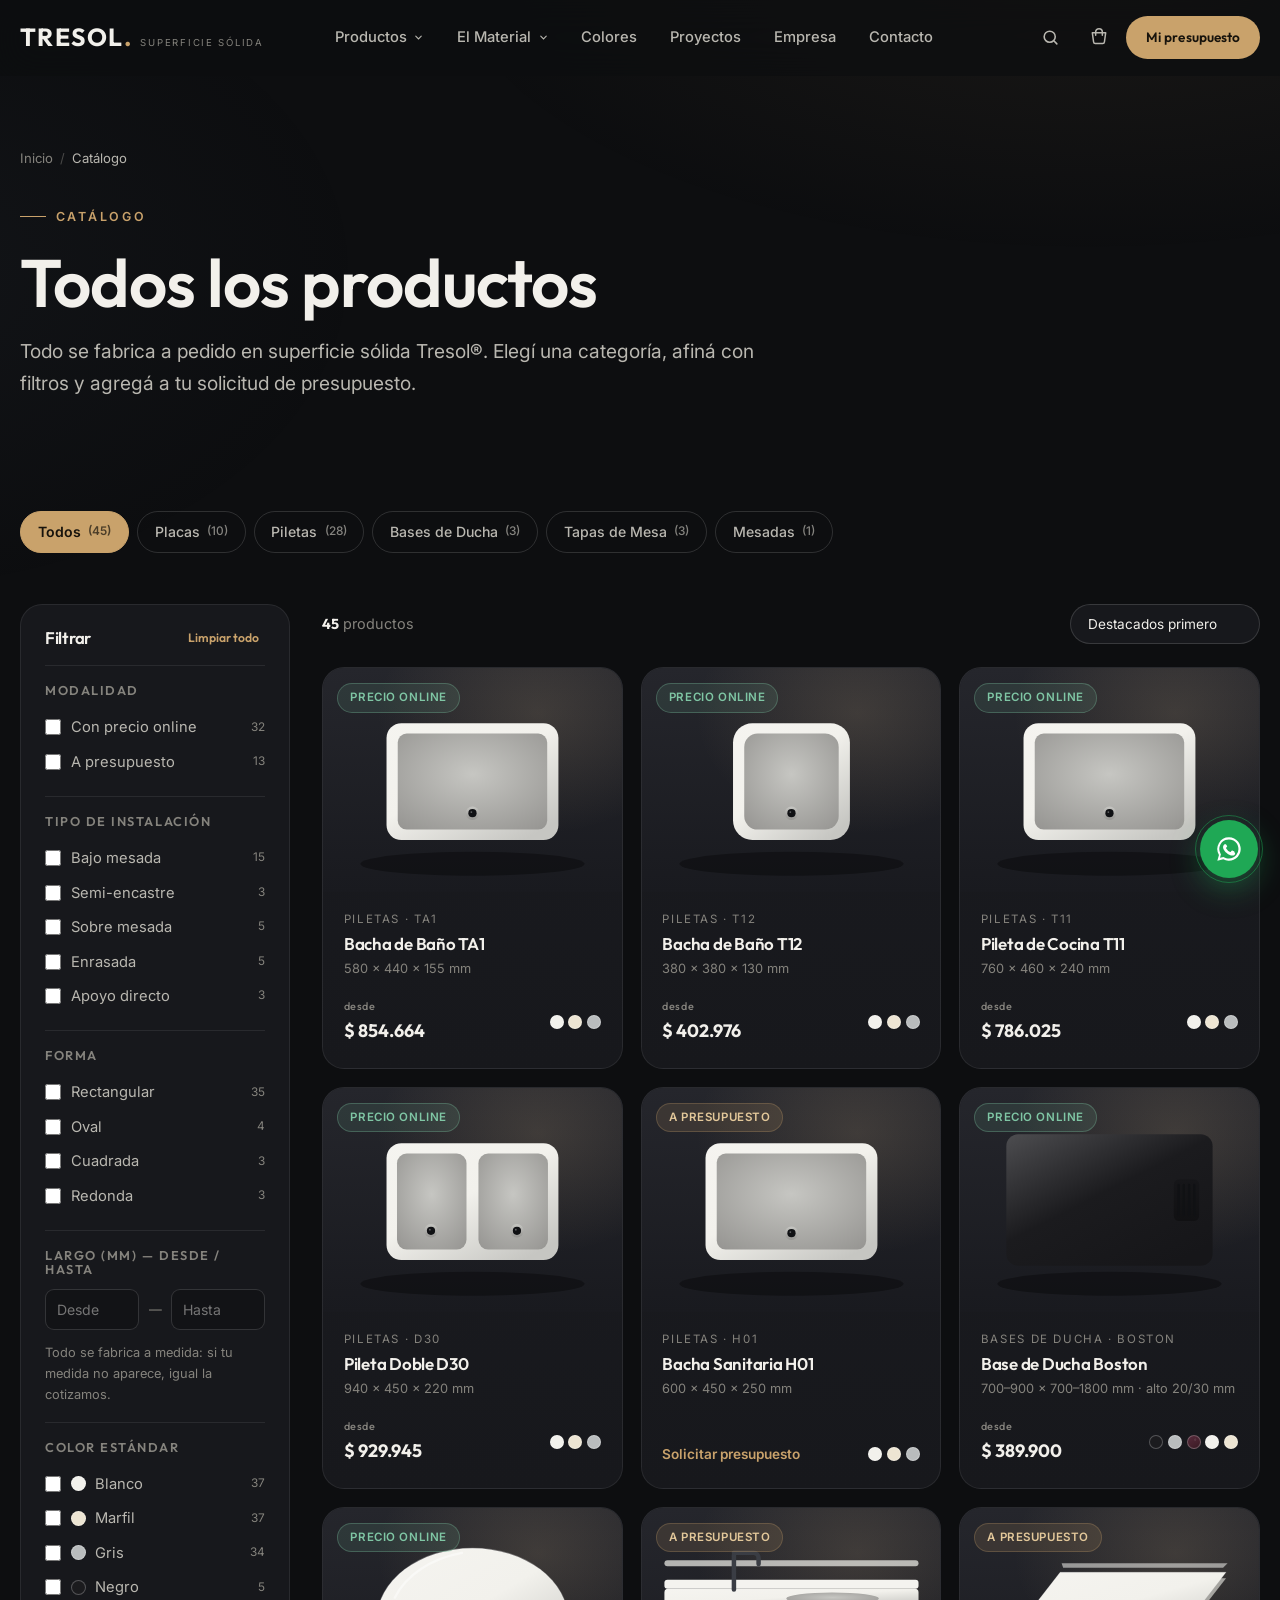
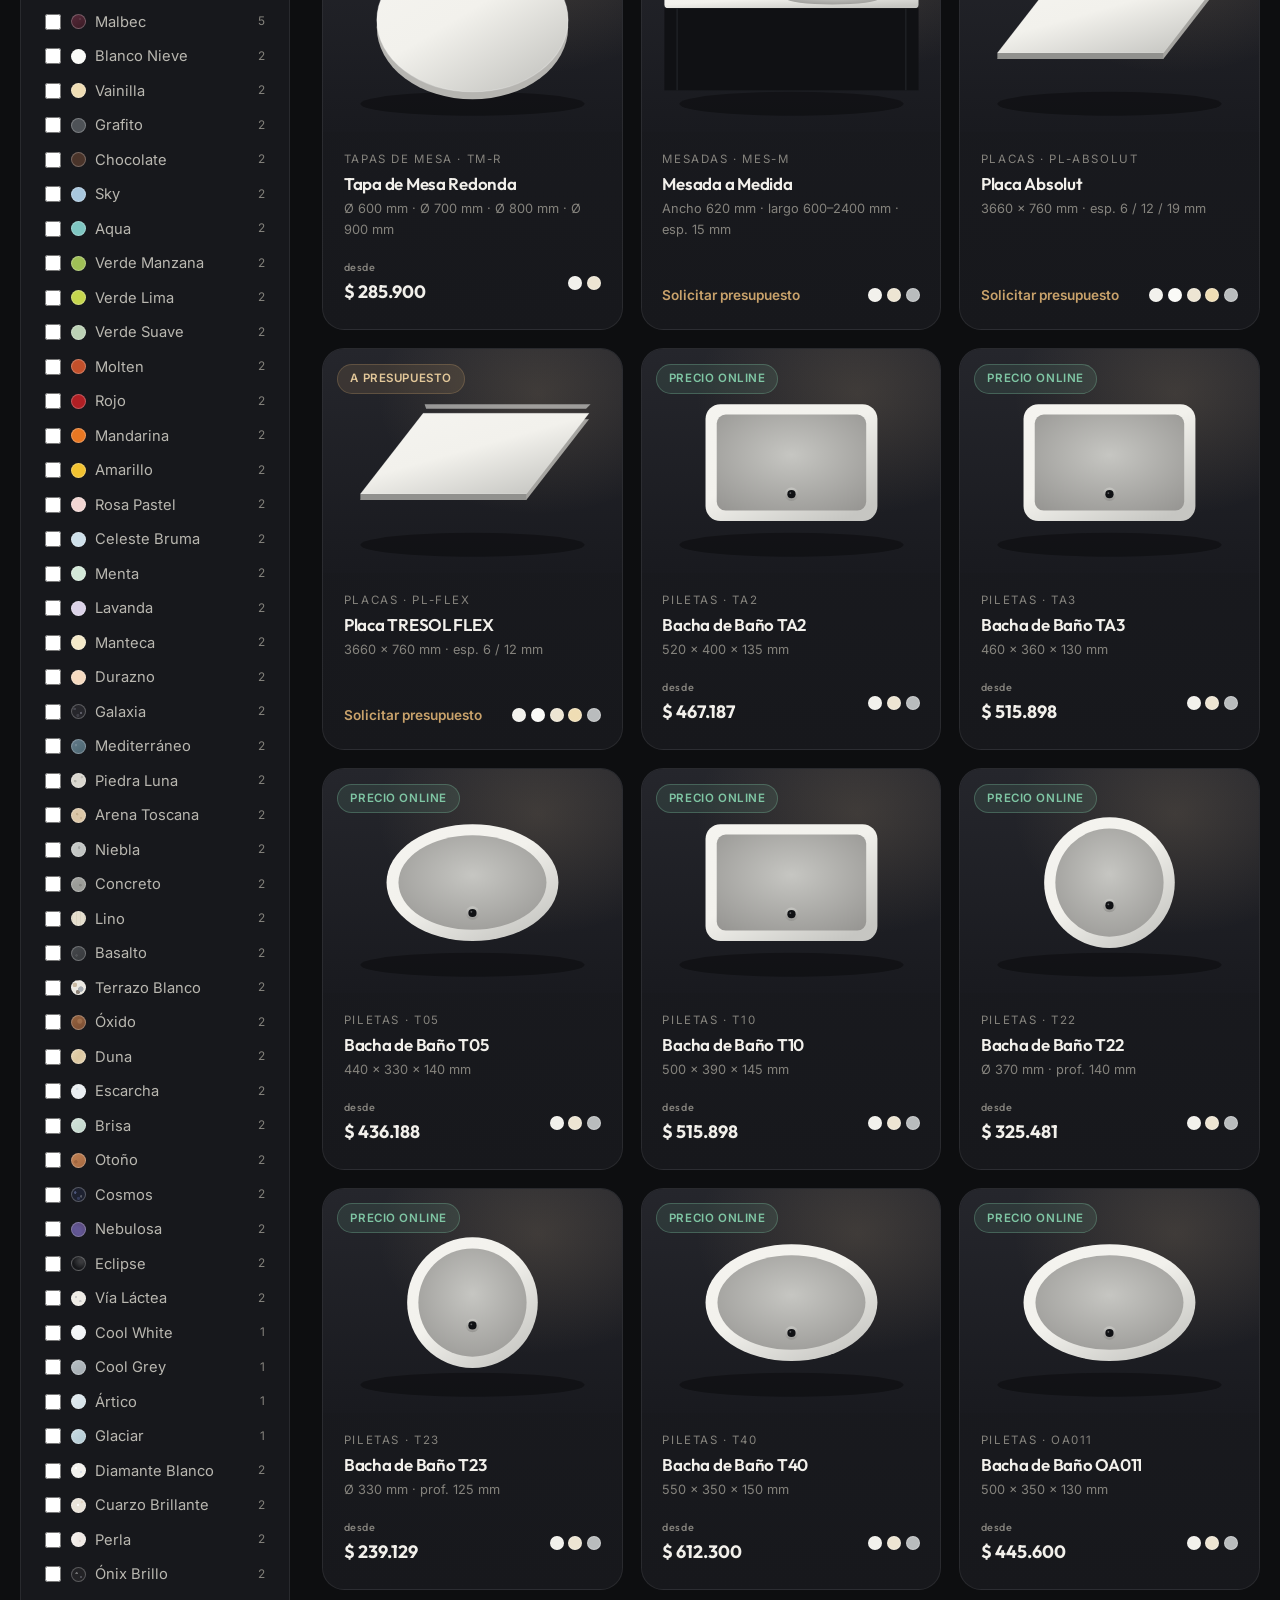
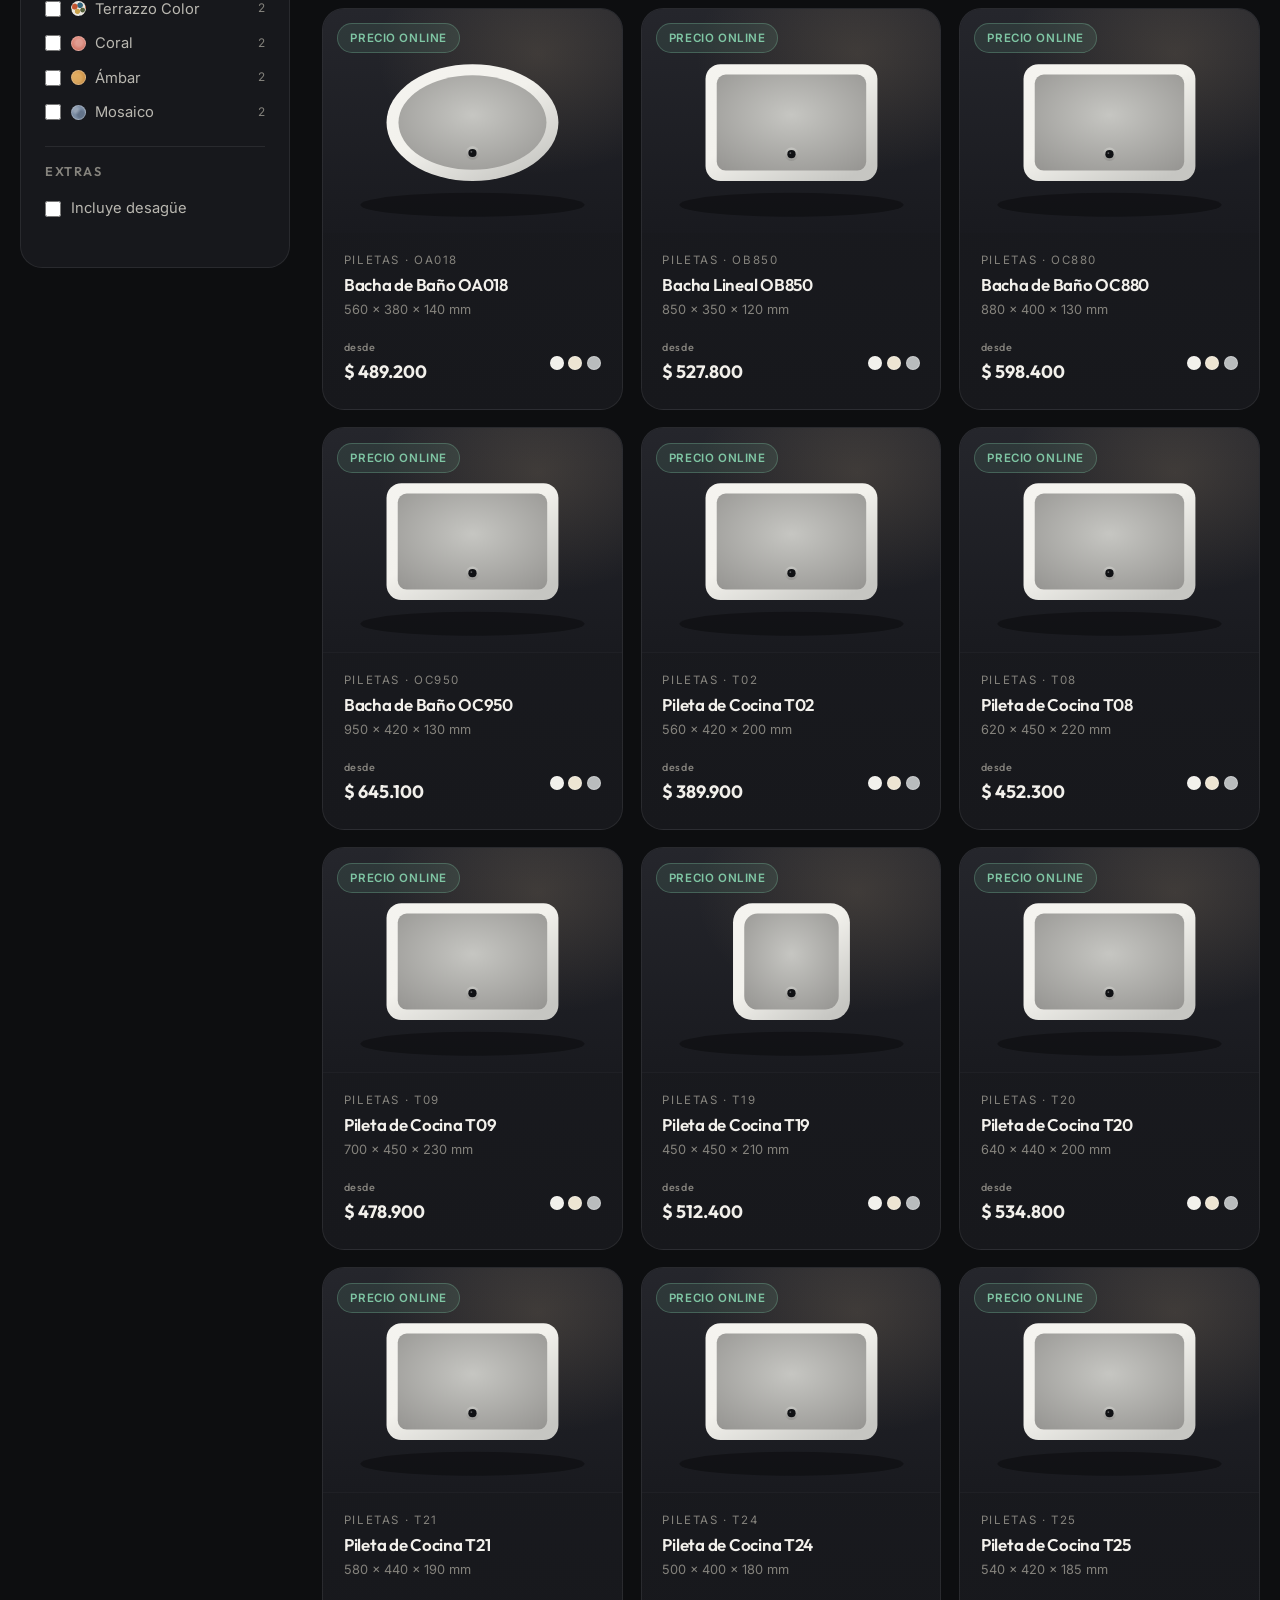
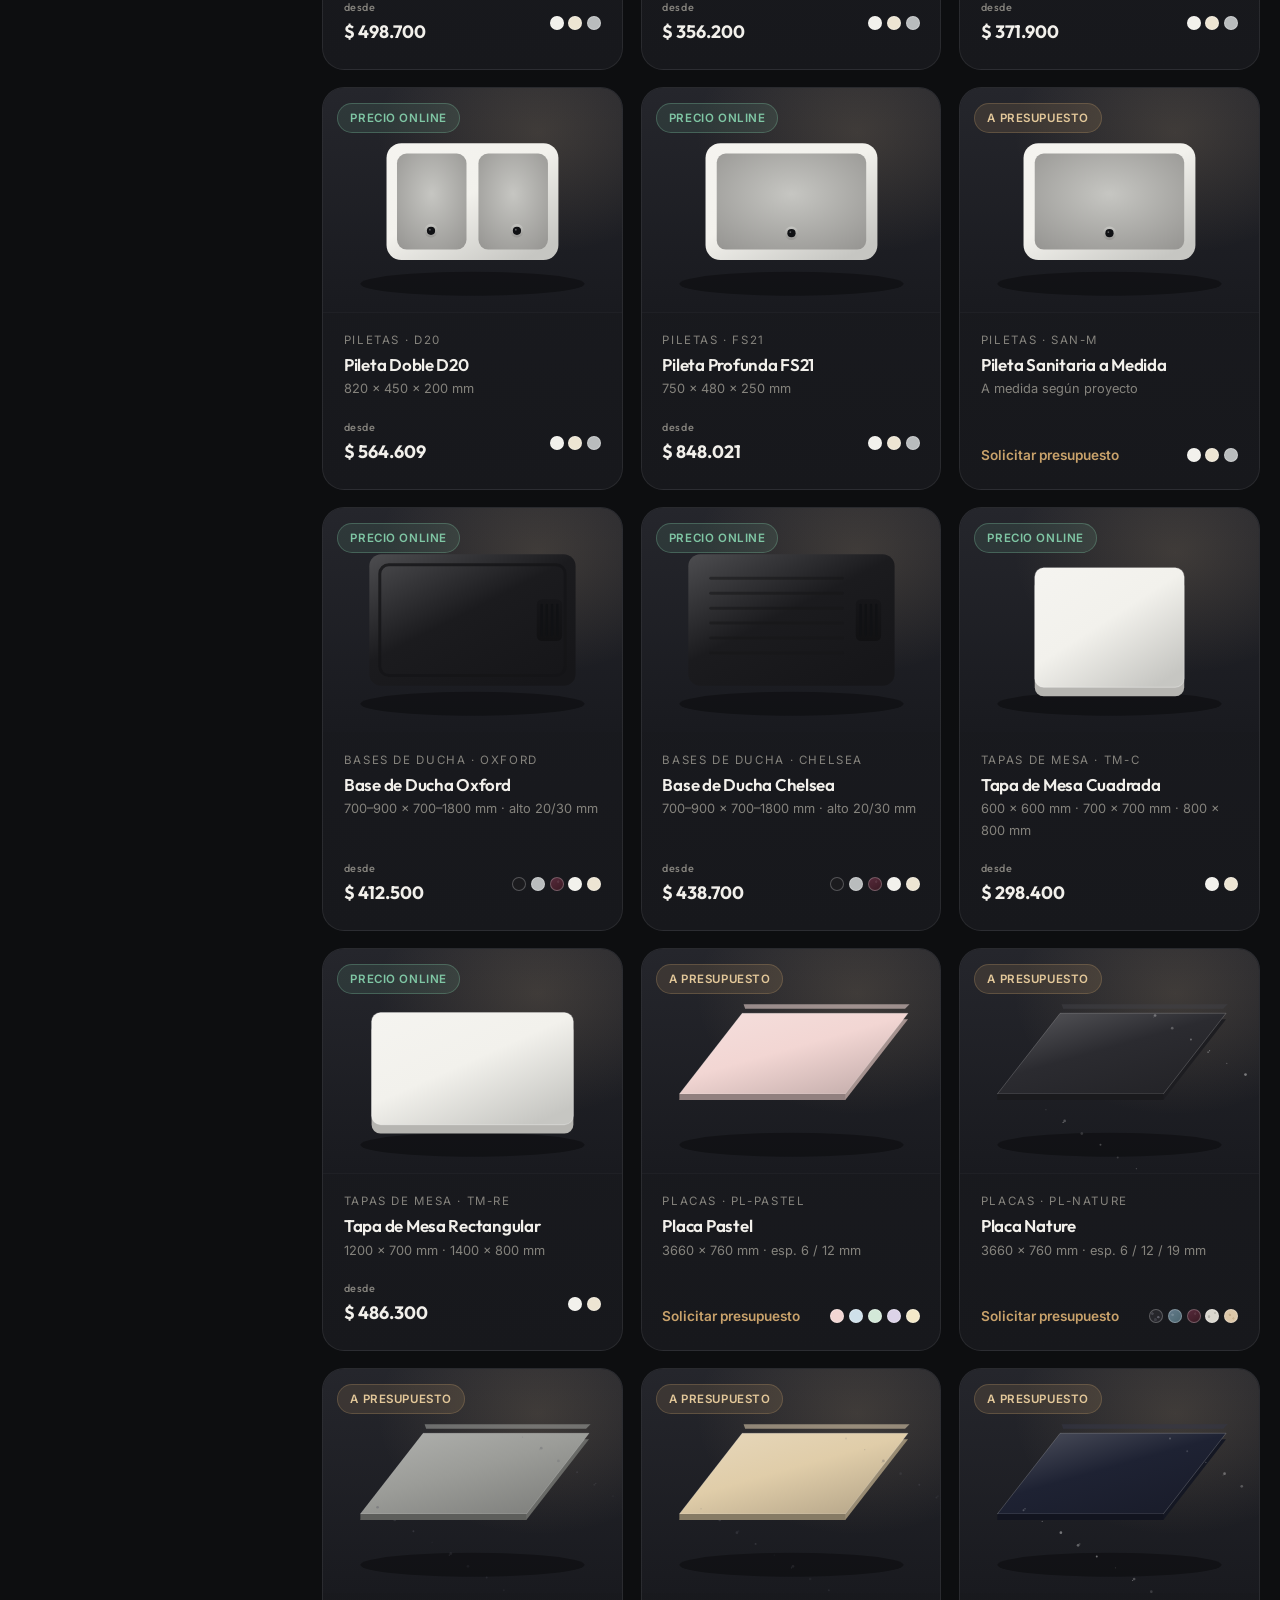
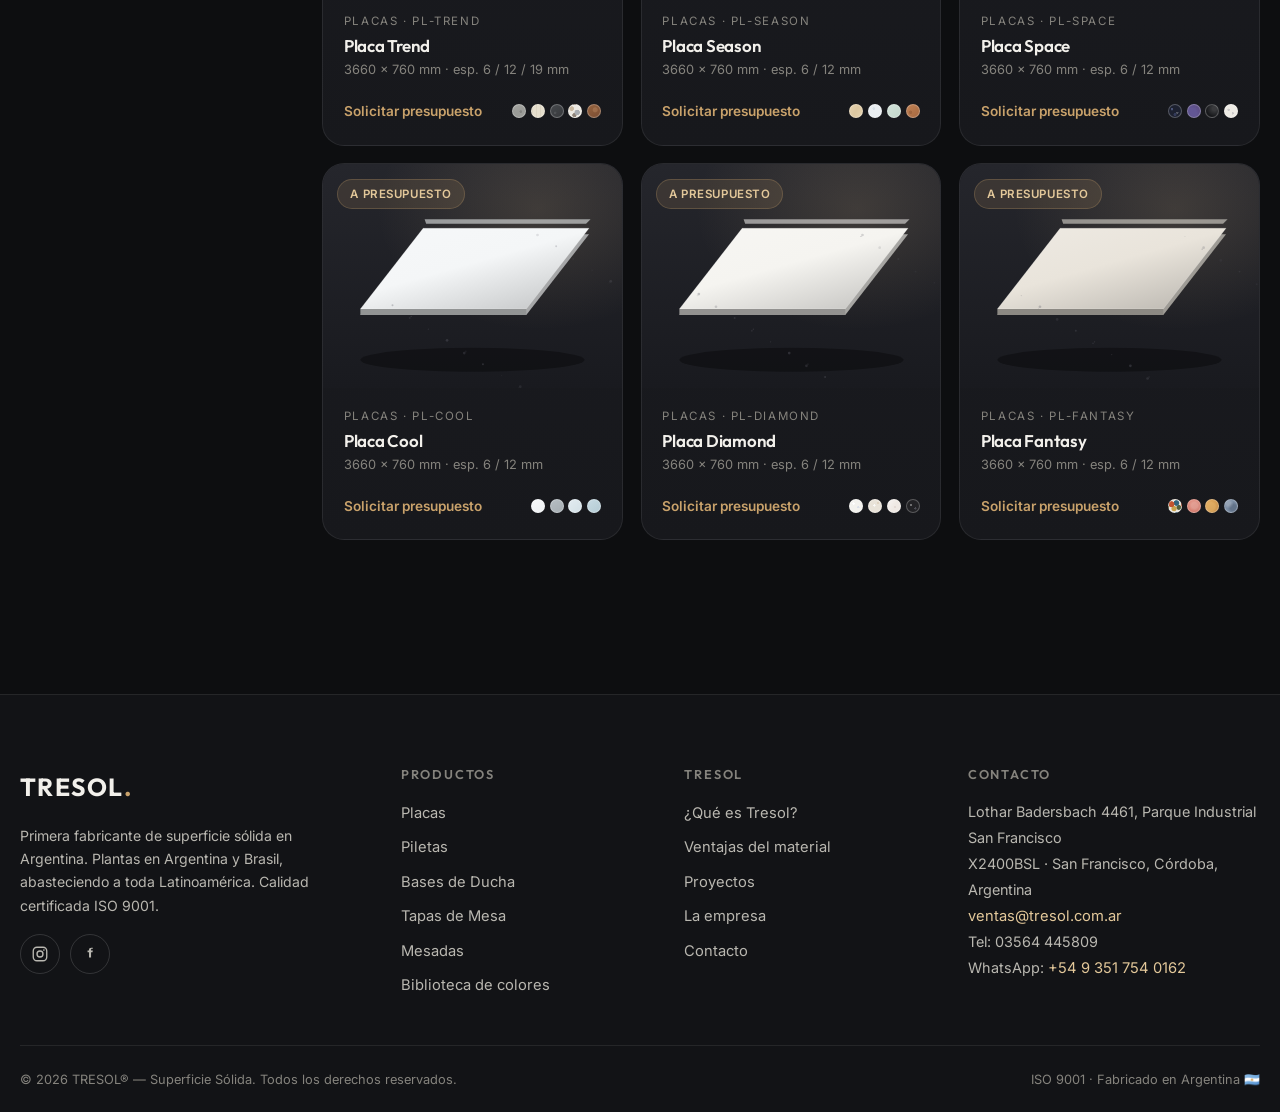
==== catalogo.html @ 16c2ea82 "Sitio Tresol: primer commit para deploy en Vercel Co-Authored-By: Claude Sonnet 5 <noreply@anthropic" ====
<!DOCTYPE html>
<html lang="es-AR">
<head>
  <meta charset="UTF-8">
  <meta name="viewport" content="width=device-width, initial-scale=1.0">
  <title>Catálogo de Productos — TRESOL® Superficie Sólida</title>
  <meta name="description" content="Catálogo completo Tresol: placas, piletas (bachas) de baño, cocina y sanitarias, bases de ducha, tapas de mesa y mesadas a medida. Filtrá por tipo, instalación, medida y color.">
  <link rel="canonical" href="https://www.tresol.com.ar/catalogo">
  <link rel="preconnect" href="https://fonts.googleapis.com">
  <link rel="preconnect" href="https://fonts.gstatic.com" crossorigin>
  <link href="https://fonts.googleapis.com/css2?family=Inter:wght@400;500;600;700&family=Outfit:wght@400;500;600;700&display=swap" rel="stylesheet">
  <link rel="stylesheet" href="assets/css/styles.css">
  <link rel="icon" href="data:image/svg+xml,%3Csvg xmlns='http://www.w3.org/2000/svg' viewBox='0 0 32 32'%3E%3Crect width='32' height='32' rx='7' fill='%230D0E10'/%3E%3Ctext x='16' y='22' text-anchor='middle' font-family='Arial' font-weight='700' font-size='17' fill='%23C9A26B'%3ET%3C/text%3E%3C/svg%3E">
</head>
<body>
  <div id="chrome-header"></div>

  <main id="main">
    <section class="page-hero">
      <div class="container">
        <nav class="breadcrumb" aria-label="Migas de pan">
          <a href="index.html">Inicio</a><span class="sep">/</span><span aria-current="page">Catálogo</span>
        </nav>
        <span class="eyebrow">Catálogo</span>
        <h1 id="catTitle">Todos los productos</h1>
        <p class="lead" id="catDesc">Todo se fabrica a pedido en superficie sólida Tresol®. Elegí una categoría, afiná con filtros y agregá a tu solicitud de presupuesto.</p>
      </div>
    </section>

    <section class="section--tight">
      <div class="container">
        <!-- Chips de categoría -->
        <div class="subcat-tabs" id="catChips" role="tablist" aria-label="Categorías"></div>
        <!-- Tabs de subcategoría -->
        <div class="subcat-tabs" id="subTabs" role="tablist" aria-label="Subcategorías"></div>

        <div class="catalog-layout">
          <!-- Filtros -->
          <aside class="filters" id="filtersPanel" aria-label="Filtros de productos">
            <h2>Filtrar <button type="button" id="clearFilters">Limpiar todo</button></h2>
            <div id="filtersBody"></div>
          </aside>

          <!-- Resultados -->
          <div>
            <div class="catalog-toolbar">
              <p class="catalog-count" id="catCount" role="status"></p>
              <div style="display:flex; gap:.7rem; align-items:center;">
                <button class="btn btn--dark btn--sm filters-toggle" id="filtersToggle" aria-expanded="false">
                  <svg width="15" height="15" viewBox="0 0 24 24" fill="none" stroke="currentColor" stroke-width="2" stroke-linecap="round"><path d="M4 6h16M7 12h10m-7 6h4"/></svg>
                  Filtros
                </button>
                <label class="visually-hidden" for="sortSelect">Ordenar por</label>
                <select id="sortSelect" style="background:var(--bg-3); border:1px solid var(--line-strong); border-radius:999px; padding:.5rem 1.1rem; font-size:.85rem; color:var(--text);">
                  <option value="relevancia">Destacados primero</option>
                  <option value="precio-asc">Menor precio</option>
                  <option value="precio-desc">Mayor precio</option>
                  <option value="nombre">Nombre A–Z</option>
                </select>
              </div>
            </div>
            <div class="prod-grid" id="prodGrid"></div>
            <div class="empty-state" id="emptyState" hidden>
              <h3>No encontramos productos con esos filtros</h3>
              <p>Probá quitando algún filtro — o contanos qué buscás y lo fabricamos a medida.</p>
              <a class="btn btn--wa" href="https://wa.me/5493517540162?text=Hola%20Tresol!%20Busco%20un%20producto%20a%20medida." target="_blank" rel="noopener">Consultar por WhatsApp</a>
            </div>
          </div>
        </div>
      </div>
    </section>
  </main>

  <div id="chrome-footer"></div>

  <script src="assets/js/data.js"></script>
  <script src="assets/js/main.js"></script>
  <script src="assets/js/catalogo.js"></script>
</body>
</html>
---- assets/css/styles.css ----
/* ============================================================
   TRESOL — Sistema de diseño
   Dark premium · acento bronce · Outfit + Inter
   ============================================================ */

:root {
  /* Paleta */
  --bg: #0D0E10;
  --bg-2: #121316;
  --bg-3: #17181C;
  --panel: #1A1B20;
  --panel-2: #1F2127;
  --line: rgba(255, 255, 255, .08);
  --line-strong: rgba(255, 255, 255, .14);
  --text: #F2F0EB;
  --text-2: #B9B7B0;
  --text-3: #85837D;
  --accent: #C9A26B;
  --accent-2: #E3C89A;
  --accent-dim: rgba(201, 162, 107, .14);
  --ok: #7FC6A4;
  --danger: #E0685E;
  --shadow-lg: 0 24px 60px rgba(0, 0, 0, .5);
  --shadow-md: 0 12px 32px rgba(0, 0, 0, .38);

  /* Tipografía */
  --font-display: 'Outfit', 'Segoe UI', system-ui, sans-serif;
  --font-body: 'Inter', 'Segoe UI', system-ui, sans-serif;

  /* Métricas */
  --radius: 14px;
  --radius-sm: 9px;
  --radius-lg: 22px;
  --container: 1240px;
  --header-h: 76px;
  --ease: cubic-bezier(.22, .8, .3, 1);
}

/* ---------- Reset ---------- */
*, *::before, *::after { box-sizing: border-box; }
* { margin: 0; }
html { scroll-behavior: smooth; }
body {
  background: var(--bg);
  color: var(--text);
  font-family: var(--font-body);
  font-size: 16px;
  line-height: 1.65;
  -webkit-font-smoothing: antialiased;
  overflow-x: hidden;
}
img, svg, video { display: block; max-width: 100%; }
a { color: inherit; text-decoration: none; }
button { font: inherit; color: inherit; background: none; border: none; cursor: pointer; }
input, select, textarea { font: inherit; color: inherit; }
ul, ol { padding: 0; list-style: none; }

::selection { background: var(--accent); color: #14110B; }

/* Fondo con textura sutil */
body::before {
  content: '';
  position: fixed; inset: 0; z-index: -1; pointer-events: none;
  background:
    radial-gradient(1100px 500px at 85% -5%, rgba(201, 162, 107, .07), transparent 60%),
    radial-gradient(900px 600px at -10% 30%, rgba(120, 140, 170, .05), transparent 55%);
}

/* ---------- Accesibilidad ---------- */
.skip-link {
  position: absolute; left: -9999px; top: 0; z-index: 300;
  background: var(--accent); color: #14110B; padding: .7rem 1.2rem;
  border-radius: 0 0 var(--radius-sm) 0; font-weight: 600;
}
.skip-link:focus { left: 0; }
:focus-visible { outline: 2px solid var(--accent); outline-offset: 3px; border-radius: 4px; }

@media (prefers-reduced-motion: reduce) {
  *, *::before, *::after { animation-duration: .01ms !important; transition-duration: .01ms !important; }
  html { scroll-behavior: auto; }
}

/* ---------- Tipografía ---------- */
h1, h2, h3, h4 { font-family: var(--font-display); font-weight: 600; line-height: 1.12; letter-spacing: -.015em; }
h1 { font-size: clamp(2.4rem, 5.5vw, 4.2rem); }
h2 { font-size: clamp(1.7rem, 3.4vw, 2.6rem); }
h3 { font-size: clamp(1.2rem, 2vw, 1.5rem); }
p { color: var(--text-2); }

.eyebrow {
  display: inline-flex; align-items: center; gap: .6rem;
  font-size: .78rem; font-weight: 600; letter-spacing: .22em; text-transform: uppercase;
  color: var(--accent); margin-bottom: 1.1rem;
}
.eyebrow::before { content: ''; width: 26px; height: 1px; background: var(--accent); }

.lead { font-size: clamp(1.02rem, 1.5vw, 1.2rem); color: var(--text-2); max-width: 62ch; }

/* ---------- Layout ---------- */
.container { width: min(var(--container), 100% - 2.5rem); margin-inline: auto; }
.section { padding: clamp(4rem, 8vw, 7rem) 0; }
.section--tight { padding: clamp(2.5rem, 5vw, 4rem) 0; }
.section-head { max-width: 720px; margin-bottom: clamp(2rem, 4vw, 3.2rem); }
.section-head--center { margin-inline: auto; text-align: center; }
.section-head--center .eyebrow { justify-content: center; }
.section-head--center .eyebrow::before { display: none; }
.section-head--split {
  max-width: none; display: flex; align-items: flex-end; justify-content: space-between;
  gap: 2rem; flex-wrap: wrap;
}

/* ---------- Header ---------- */
.site-header {
  position: fixed; top: 0; left: 0; right: 0; z-index: 120;
  height: var(--header-h);
  background: rgba(13, 14, 16, .72);
  backdrop-filter: blur(18px); -webkit-backdrop-filter: blur(18px);
  border-bottom: 1px solid transparent;
  transition: border-color .3s, background .3s;
}
.site-header.is-scrolled { border-bottom-color: var(--line); background: rgba(13, 14, 16, .88); }
.header-inner {
  height: 100%; display: flex; align-items: center; gap: 2rem;
  width: min(var(--container), 100% - 2.5rem); margin-inline: auto;
}

.brand { display: flex; align-items: baseline; gap: .5rem; flex-shrink: 0; }
.brand-logo {
  font-family: var(--font-display); font-weight: 700; font-size: 1.55rem;
  letter-spacing: .06em; color: var(--text);
}
.brand-logo span { color: var(--accent); }
.brand-tag {
  font-size: .6rem; letter-spacing: .18em; text-transform: uppercase; color: var(--text-3);
  display: none;
}
@media (min-width: 900px) { .brand-tag { display: inline; } }

.main-nav { display: none; align-items: center; gap: .35rem; margin-inline: auto; }
@media (min-width: 1024px) { .main-nav { display: flex; } }
.nav-link {
  display: inline-flex; align-items: center; gap: .4rem;
  padding: .55rem .85rem; border-radius: 999px;
  font-size: .92rem; font-weight: 500; color: var(--text-2);
  transition: color .25s, background .25s;
}
.nav-link:hover, .nav-link[aria-expanded="true"], .nav-link.is-active { color: var(--text); background: rgba(255, 255, 255, .06); }
.nav-link .caret { transition: transform .25s; }
.nav-link[aria-expanded="true"] .caret { transform: rotate(180deg); }

.header-actions { display: flex; align-items: center; gap: .4rem; margin-left: auto; }
.icon-btn {
  position: relative; display: inline-flex; align-items: center; justify-content: center;
  width: 42px; height: 42px; border-radius: 999px; color: var(--text-2);
  transition: color .25s, background .25s;
}
.icon-btn:hover { color: var(--text); background: rgba(255, 255, 255, .07); }
.cart-count {
  position: absolute; top: 3px; right: 1px; min-width: 17px; height: 17px; padding: 0 4px;
  border-radius: 999px; background: var(--accent); color: #14110B;
  font-size: .66rem; font-weight: 700; display: none; align-items: center; justify-content: center;
}
.cart-count.is-visible { display: inline-flex; }

.btn-quote { display: none; }
@media (min-width: 1160px) { .btn-quote { display: inline-flex; } }

/* Mega menú */
.mega {
  position: absolute; top: calc(var(--header-h) - 8px); left: 50%; transform: translateX(-50%) translateY(10px);
  width: min(920px, calc(100vw - 2rem));
  background: rgba(23, 24, 28, .96);
  backdrop-filter: blur(24px); -webkit-backdrop-filter: blur(24px);
  border: 1px solid var(--line-strong); border-radius: var(--radius-lg);
  box-shadow: var(--shadow-lg);
  padding: 1.8rem;
  opacity: 0; visibility: hidden; pointer-events: none;
  transition: opacity .28s var(--ease), transform .28s var(--ease), visibility .28s;
}
.mega.is-open { opacity: 1; visibility: visible; pointer-events: auto; transform: translateX(-50%) translateY(0); }
.mega-grid { display: grid; grid-template-columns: repeat(3, 1fr); gap: .6rem; }
.mega-item {
  display: flex; flex-direction: column; gap: .2rem;
  padding: .95rem 1.05rem; border-radius: var(--radius);
  transition: background .25s;
}
.mega-item:hover { background: rgba(255, 255, 255, .05); }
.mega-item strong { font-family: var(--font-display); font-weight: 600; font-size: .98rem; }
.mega-item span { font-size: .8rem; color: var(--text-3); line-height: 1.45; }
.mega-item .count { color: var(--accent); font-size: .74rem; font-weight: 600; letter-spacing: .06em; }
.mega-footer {
  margin-top: 1.2rem; padding-top: 1.2rem; border-top: 1px solid var(--line);
  display: flex; justify-content: space-between; align-items: center; gap: 1rem; flex-wrap: wrap;
}
.mega-footer p { font-size: .85rem; }

/* Menú móvil */
.nav-toggle { display: inline-flex; }
@media (min-width: 1024px) { .nav-toggle { display: none; } }
.mobile-nav {
  position: fixed; inset: var(--header-h) 0 0 0; z-index: 110;
  background: rgba(13, 14, 16, .97); backdrop-filter: blur(20px);
  padding: 1.6rem clamp(1.25rem, 5vw, 2.5rem) 7rem;
  overflow-y: auto;
  opacity: 0; visibility: hidden; transform: translateY(-8px);
  transition: opacity .3s var(--ease), transform .3s var(--ease), visibility .3s;
}
.mobile-nav.is-open { opacity: 1; visibility: visible; transform: none; }
.mobile-nav-group { border-bottom: 1px solid var(--line); padding: 1.05rem 0; }
.mobile-nav-group > a, .mobile-nav-group > button {
  display: flex; width: 100%; justify-content: space-between; align-items: center;
  font-family: var(--font-display); font-size: 1.2rem; font-weight: 600; color: var(--text);
}
.mobile-nav-sub { display: none; padding-top: .8rem; }
.mobile-nav-group.is-open .mobile-nav-sub { display: block; }
.mobile-nav-sub a { display: block; padding: .45rem 0; color: var(--text-2); font-size: .98rem; }
.mobile-nav-sub a:hover { color: var(--accent); }

/* ---------- Botones ---------- */
.btn {
  display: inline-flex; align-items: center; justify-content: center; gap: .55rem;
  padding: .85rem 1.7rem; border-radius: 999px;
  font-family: var(--font-display); font-weight: 600; font-size: .95rem; letter-spacing: .01em;
  transition: transform .25s var(--ease), box-shadow .25s, background .25s, color .25s, border-color .25s;
  border: 1px solid transparent; white-space: nowrap;
}
.btn:active { transform: scale(.97); }
.btn--primary { background: var(--accent); color: #17130C; }
.btn--primary:hover { background: var(--accent-2); box-shadow: 0 8px 28px rgba(201, 162, 107, .3); transform: translateY(-1px); }
.btn--ghost { border-color: var(--line-strong); color: var(--text); }
.btn--ghost:hover { border-color: var(--accent); color: var(--accent-2); transform: translateY(-1px); }
.btn--dark { background: var(--panel-2); color: var(--text); border-color: var(--line); }
.btn--dark:hover { border-color: var(--line-strong); transform: translateY(-1px); }
.btn--sm { padding: .55rem 1.15rem; font-size: .85rem; }
.btn--lg { padding: 1.05rem 2.3rem; font-size: 1.02rem; }
.btn--block { width: 100%; }
.btn--wa { background: #1FA855; color: #fff; }
.btn--wa:hover { background: #23BD60; transform: translateY(-1px); }
.btn[disabled] { opacity: .45; pointer-events: none; }

.text-link {
  display: inline-flex; align-items: center; gap: .45rem;
  color: var(--accent); font-weight: 600; font-size: .95rem;
  transition: gap .25s var(--ease), color .25s;
}
.text-link:hover { gap: .75rem; color: var(--accent-2); }

/* ---------- Badges / chips ---------- */
.badge {
  display: inline-flex; align-items: center; gap: .35rem;
  padding: .28rem .75rem; border-radius: 999px;
  font-size: .72rem; font-weight: 600; letter-spacing: .05em; text-transform: uppercase;
  background: var(--accent-dim); color: var(--accent-2); border: 1px solid rgba(201, 162, 107, .25);
}
.badge--neutral { background: rgba(255, 255, 255, .06); color: var(--text-2); border-color: var(--line); }
.badge--ok { background: rgba(127, 198, 164, .12); color: var(--ok); border-color: rgba(127, 198, 164, .3); }

.chip {
  display: inline-flex; align-items: center; gap: .45rem;
  padding: .5rem 1.05rem; border-radius: 999px; border: 1px solid var(--line-strong);
  font-size: .88rem; font-weight: 500; color: var(--text-2);
  transition: all .25s var(--ease); cursor: pointer;
}
.chip:hover { border-color: var(--accent); color: var(--text); }
.chip.is-active { background: var(--accent); border-color: var(--accent); color: #17130C; font-weight: 600; }
.chip .chip-count { font-size: .74rem; opacity: .7; }

/* ---------- Hero ---------- */
.hero {
  position: relative; min-height: calc(100svh - 0px);
  display: flex; align-items: center; overflow: hidden;
  padding: calc(var(--header-h) + 3rem) 0 4rem;
}
.hero-bg {
  position: absolute; inset: 0; z-index: -1;
  background:
    radial-gradient(1200px 700px at 78% 20%, rgba(201, 162, 107, .13), transparent 55%),
    radial-gradient(800px 500px at 15% 85%, rgba(94, 116, 128, .12), transparent 60%),
    linear-gradient(180deg, #0D0E10 0%, #101114 100%);
}
.hero-grid {
  display: grid; gap: clamp(2.5rem, 5vw, 4.5rem); align-items: center;
  grid-template-columns: 1fr;
}
@media (min-width: 980px) { .hero-grid { grid-template-columns: 1.05fr .95fr; } }
.hero h1 { margin: 0 0 1.4rem; }
.hero h1 em { font-style: normal; color: var(--accent); }
.hero .lead { margin-bottom: 2.4rem; }
.hero-ctas { display: flex; gap: .9rem; flex-wrap: wrap; margin-bottom: 3rem; }
.hero-stats { display: flex; gap: clamp(1.5rem, 4vw, 3rem); flex-wrap: wrap; }
.hero-stat strong {
  display: block; font-family: var(--font-display); font-size: 1.7rem; font-weight: 700; color: var(--text);
}
.hero-stat span { font-size: .82rem; color: var(--text-3); letter-spacing: .04em; }

/* Panel visual del hero: la placa */
.hero-visual { position: relative; aspect-ratio: 4 / 4.4; max-height: 640px; }
.hero-slab {
  position: absolute; border-radius: var(--radius-lg);
  box-shadow: var(--shadow-lg);
  transition: transform .6s var(--ease);
}
.hero-slab--main {
  inset: 6% 10% 14% 0;
  background:
    linear-gradient(155deg, rgba(255, 255, 255, .9) 0%, rgba(240, 238, 232, 1) 35%, rgba(222, 219, 210, 1) 100%);
  animation: slabFloat 9s ease-in-out infinite;
}
.hero-slab--main::after {
  content: ''; position: absolute; inset: 0; border-radius: inherit;
  background: linear-gradient(115deg, transparent 30%, rgba(255, 255, 255, .5) 46%, transparent 60%);
  background-size: 260% 100%;
  animation: sheen 7s ease-in-out infinite;
}
.hero-slab--accent {
  right: 0; bottom: 0; width: 46%; height: 38%;
  background: linear-gradient(150deg, #D9C4A5, #C9A26B);
  animation: slabFloat 9s ease-in-out 1.2s infinite;
}
.hero-slab--dark {
  left: 6%; bottom: 4%; width: 30%; height: 24%;
  background: linear-gradient(150deg, #303237, #1D1E22);
  animation: slabFloat 9s ease-in-out 2.1s infinite;
}
.hero-visual .caption {
  position: absolute; left: 4%; top: 12%;
  background: rgba(13, 14, 16, .82); backdrop-filter: blur(10px);
  border: 1px solid var(--line-strong); border-radius: var(--radius);
  padding: .8rem 1.1rem; font-size: .8rem; color: var(--text-2);
  box-shadow: var(--shadow-md);
}
.hero-visual .caption strong { display: block; color: var(--text); font-size: .9rem; }
@keyframes slabFloat { 0%, 100% { transform: translateY(0); } 50% { transform: translateY(-12px); } }
@keyframes sheen { 0%, 55%, 100% { background-position: 130% 0; } 25% { background-position: -30% 0; } }

.scroll-hint {
  position: absolute; bottom: 1.6rem; left: 50%; transform: translateX(-50%);
  color: var(--text-3); font-size: .74rem; letter-spacing: .2em; text-transform: uppercase;
  display: flex; flex-direction: column; align-items: center; gap: .5rem;
}
.scroll-hint::after {
  content: ''; width: 1px; height: 34px;
  background: linear-gradient(180deg, var(--accent), transparent);
  animation: scrollPulse 2s ease-in-out infinite;
}
@keyframes scrollPulse { 0%, 100% { opacity: .3; } 50% { opacity: 1; } }

/* ---------- Cards genéricas ---------- */
.card {
  background: linear-gradient(180deg, var(--panel), var(--bg-3));
  border: 1px solid var(--line); border-radius: var(--radius-lg);
  overflow: hidden;
  transition: transform .35s var(--ease), border-color .35s, box-shadow .35s;
}
.card:hover { transform: translateY(-5px); border-color: var(--line-strong); box-shadow: var(--shadow-md); }

/* Value props */
.props-grid { display: grid; gap: 1rem; grid-template-columns: repeat(auto-fit, minmax(250px, 1fr)); }
.prop-card { padding: 1.9rem; position: relative; }
.prop-card .prop-icon {
  width: 52px; height: 52px; border-radius: var(--radius);
  display: flex; align-items: center; justify-content: center;
  background: var(--accent-dim); color: var(--accent); margin-bottom: 1.3rem;
}
.prop-card h3 { margin-bottom: .55rem; font-size: 1.15rem; }
.prop-card p { font-size: .92rem; line-height: 1.6; }

/* Category cards */
.cat-grid { display: grid; gap: 1rem; grid-template-columns: repeat(auto-fit, minmax(210px, 1fr)); }
.cat-card { display: flex; flex-direction: column; min-height: 300px; }
.cat-card .cat-visual { height: 150px; position: relative; overflow: hidden; }
.cat-card .cat-visual svg { width: 100%; height: 100%; transition: transform .5s var(--ease); }
.cat-card:hover .cat-visual svg { transform: scale(1.05); }
.cat-card .cat-body { padding: 1.35rem 1.45rem 1.6rem; display: flex; flex-direction: column; flex: 1; }
.cat-card h3 { font-size: 1.18rem; margin-bottom: .35rem; }
.cat-card .cat-count { font-size: .78rem; color: var(--accent); font-weight: 600; letter-spacing: .08em; margin-bottom: .6rem; }
.cat-card p { font-size: .86rem; flex: 1; }
.cat-card .text-link { margin-top: 1rem; font-size: .88rem; }

/* Product cards */
.prod-grid { display: grid; gap: 1.1rem; grid-template-columns: repeat(auto-fill, minmax(255px, 1fr)); }
.prod-card { display: flex; flex-direction: column; position: relative; }
.prod-card .prod-visual { aspect-ratio: 4 / 3; position: relative; overflow: hidden; background: #202127; }
.prod-card .prod-visual svg { width: 100%; height: 100%; transition: transform .5s var(--ease); }
.prod-card:hover .prod-visual svg { transform: scale(1.045); }
.prod-card .prod-flag { position: absolute; top: .9rem; left: .9rem; z-index: 2; }
.prod-card .prod-body { padding: 1.15rem 1.3rem 1.4rem; display: flex; flex-direction: column; gap: .3rem; flex: 1; }
.prod-card .prod-code { font-size: .72rem; letter-spacing: .14em; color: var(--text-3); text-transform: uppercase; }
.prod-card h3 { font-size: 1.06rem; }
.prod-card .prod-meta { font-size: .8rem; color: var(--text-3); }
.prod-card .prod-foot {
  margin-top: auto; padding-top: .9rem; display: flex; align-items: center; justify-content: space-between; gap: .6rem;
}
.prod-card .prod-price { font-family: var(--font-display); font-weight: 700; font-size: 1.12rem; color: var(--text); }
.prod-card .prod-price small { display: block; font-size: .68rem; font-weight: 500; color: var(--text-3); letter-spacing: .05em; }
.prod-card .prod-quote { font-size: .85rem; color: var(--accent); font-weight: 600; }
.prod-card .prod-colors { display: flex; gap: .3rem; }
.prod-card .dot { width: 14px; height: 14px; border-radius: 50%; border: 1px solid rgba(255, 255, 255, .25); }

/* Project cards */
.proj-grid { display: grid; gap: 1.1rem; grid-template-columns: repeat(auto-fill, minmax(300px, 1fr)); }
.proj-card { text-align: left; display: flex; flex-direction: column; cursor: pointer; }
.proj-card .proj-visual { height: 190px; position: relative; overflow: hidden; }
.proj-card .proj-visual svg { width: 100%; height: 100%; transition: transform .5s var(--ease); }
.proj-card:hover .proj-visual svg { transform: scale(1.05); }
.proj-card .proj-sector {
  position: absolute; top: .9rem; left: .9rem;
}
.proj-card .proj-body { padding: 1.25rem 1.4rem 1.5rem; flex: 1; display: flex; flex-direction: column; gap: .4rem; }
.proj-card h3 { font-size: 1.15rem; }
.proj-card p { font-size: .88rem; flex: 1; }
.proj-card .proj-tags { display: flex; flex-wrap: wrap; gap: .4rem; margin-top: .8rem; }
.proj-card .proj-tags span {
  font-size: .7rem; padding: .22rem .6rem; border-radius: 999px;
  background: rgba(255, 255, 255, .05); border: 1px solid var(--line); color: var(--text-3);
}

/* ---------- Swatches (biblioteca de colores) ---------- */
.swatch-grid { display: grid; gap: .9rem; grid-template-columns: repeat(auto-fill, minmax(120px, 1fr)); }
.swatch { text-align: center; }
.swatch-chip {
  position: relative; display: block; aspect-ratio: 1; border-radius: 50%;
  width: min(88px, 100%); margin-inline: auto;
  border: 1px solid rgba(255, 255, 255, .12);
  box-shadow: inset 0 2px 10px rgba(0, 0, 0, .12), 0 4px 14px rgba(0, 0, 0, .3);
  transition: transform .3s var(--ease), box-shadow .3s;
  cursor: pointer;
}
.swatch-chip:hover { transform: translateY(-4px) scale(1.03); box-shadow: 0 12px 28px rgba(0, 0, 0, .45); }
.swatch-chip.is-texture::after {
  content: ''; position: absolute; inset: 0; border-radius: inherit;
  background: repeating-conic-gradient(rgba(255,255,255,.015) 0% .25%, transparent .25% .5%);
  mix-blend-mode: overlay;
}
.swatch-name { display: block; margin-top: .55rem; font-size: .82rem; font-weight: 500; color: var(--text-2); }
.swatch-serie { display: block; font-size: .68rem; color: var(--text-3); letter-spacing: .08em; text-transform: uppercase; }

/* Selector de color en ficha */
.color-picker { display: flex; flex-wrap: wrap; gap: .55rem; }
.color-opt {
  position: relative; width: 44px; height: 44px; border-radius: 50%;
  border: 2px solid rgba(255, 255, 255, .16); cursor: pointer; padding: 0;
  transition: transform .25s var(--ease), border-color .25s, box-shadow .25s;
}
.color-opt:hover { transform: scale(1.1); }
.color-opt.is-selected { border-color: var(--accent); box-shadow: 0 0 0 3px var(--accent-dim), 0 4px 12px rgba(0,0,0,.4); }
.color-opt.is-pedido { opacity: .38; }
.color-opt.is-pedido:hover { opacity: .7; }
.color-opt .tick {
  position: absolute; inset: 0; display: none; align-items: center; justify-content: center;
  color: #17130C; font-weight: 800; font-size: .9rem;
  text-shadow: 0 0 6px rgba(255,255,255,.7);
}
.color-opt.is-selected .tick { display: flex; }

/* ---------- Tabla de especificaciones ---------- */
.spec-table { width: 100%; border-collapse: collapse; font-size: .92rem; }
.spec-table th, .spec-table td { text-align: left; padding: .8rem 1rem; border-bottom: 1px solid var(--line); }
.spec-table th { color: var(--text-3); font-weight: 500; width: 42%; white-space: nowrap; }
.spec-table td { color: var(--text); font-weight: 500; }
.spec-table tr:last-child th, .spec-table tr:last-child td { border-bottom: none; }

.table-wrap { overflow-x: auto; border: 1px solid var(--line); border-radius: var(--radius); }
.table-wrap .spec-table th, .table-wrap .spec-table td { white-space: normal; }

/* Tabla comparativa */
.compare-table { width: 100%; border-collapse: collapse; font-size: .9rem; min-width: 560px; }
.compare-table th, .compare-table td { padding: .85rem 1rem; border-bottom: 1px solid var(--line); text-align: left; }
.compare-table thead th {
  font-family: var(--font-display); font-size: .95rem; color: var(--text);
  border-bottom: 1px solid var(--line-strong);
}
.compare-table td { color: var(--text-2); }
.compare-table td.yes { color: var(--ok); font-weight: 600; }
.compare-table td.no { color: var(--text-3); }
.compare-table tbody tr:last-child td { border-bottom: none; }

/* ---------- Formularios ---------- */
.field { display: flex; flex-direction: column; gap: .45rem; margin-bottom: 1.15rem; }
.field label { font-size: .85rem; font-weight: 600; color: var(--text-2); }
.field label .req { color: var(--accent); }
.field input, .field select, .field textarea {
  background: var(--bg-2); border: 1px solid var(--line-strong); border-radius: var(--radius-sm);
  padding: .8rem 1rem; color: var(--text); width: 100%;
  transition: border-color .25s, box-shadow .25s;
}
.field input:focus, .field select:focus, .field textarea:focus {
  outline: none; border-color: var(--accent); box-shadow: 0 0 0 3px var(--accent-dim);
}
.field textarea { resize: vertical; min-height: 110px; }
.field .hint { font-size: .76rem; color: var(--text-3); }
.field.has-error input, .field.has-error textarea { border-color: var(--danger); }
.field .error-msg { font-size: .78rem; color: var(--danger); display: none; }
.field.has-error .error-msg { display: block; }
.form-row { display: grid; gap: 0 1rem; grid-template-columns: 1fr; }
@media (min-width: 640px) { .form-row { grid-template-columns: 1fr 1fr; } }

select { appearance: none; background-image: url("data:image/svg+xml,%3Csvg xmlns='http://www.w3.org/2000/svg' width='12' height='8'%3E%3Cpath d='M1 1l5 5 5-5' stroke='%23B9B7B0' stroke-width='1.6' fill='none' stroke-linecap='round'/%3E%3C/svg%3E"); background-repeat: no-repeat; background-position: right 1rem center; padding-right: 2.6rem !important; }

/* ---------- Accordion (FAQ) ---------- */
.accordion { border: 1px solid var(--line); border-radius: var(--radius-lg); overflow: hidden; }
.acc-item + .acc-item { border-top: 1px solid var(--line); }
.acc-trigger {
  width: 100%; display: flex; justify-content: space-between; align-items: center; gap: 1rem;
  padding: 1.3rem 1.6rem; text-align: left;
  font-family: var(--font-display); font-weight: 600; font-size: 1.05rem; color: var(--text);
  transition: background .25s;
}
.acc-trigger:hover { background: rgba(255, 255, 255, .03); }
.acc-trigger .acc-icon {
  flex-shrink: 0; width: 30px; height: 30px; border-radius: 50%;
  border: 1px solid var(--line-strong); display: flex; align-items: center; justify-content: center;
  transition: transform .3s var(--ease), background .3s, border-color .3s;
  font-size: 1.1rem; font-weight: 400; color: var(--text-2);
}
.acc-item.is-open .acc-icon { transform: rotate(45deg); background: var(--accent); border-color: var(--accent); color: #17130C; }
.acc-panel { display: grid; grid-template-rows: 0fr; transition: grid-template-rows .35s var(--ease); }
.acc-item.is-open .acc-panel { grid-template-rows: 1fr; }
.acc-panel-inner { overflow: hidden; }
.acc-panel-content { padding: 0 1.6rem 1.5rem; color: var(--text-2); font-size: .95rem; }
.acc-panel-content ul { list-style: disc; padding-left: 1.2rem; display: grid; gap: .3rem; }

/* ---------- Filtros del catálogo ---------- */
.catalog-layout { display: grid; gap: 2rem; grid-template-columns: 1fr; align-items: start; }
@media (min-width: 1024px) { .catalog-layout { grid-template-columns: 270px 1fr; } }
.filters {
  background: var(--bg-3); border: 1px solid var(--line); border-radius: var(--radius-lg);
  padding: 1.5rem; position: sticky; top: calc(var(--header-h) + 1.2rem);
}
.filters h2 { font-size: 1.05rem; margin-bottom: 1.1rem; display: flex; justify-content: space-between; align-items: center; }
.filters h2 button { font-size: .76rem; color: var(--accent); font-weight: 600; }
.filter-group { padding: 1.05rem 0; border-top: 1px solid var(--line); }
.filter-group h3 { font-size: .8rem; letter-spacing: .12em; text-transform: uppercase; color: var(--text-3); margin-bottom: .8rem; font-weight: 600; }
.filter-opt { display: flex; align-items: center; gap: .6rem; padding: .32rem 0; cursor: pointer; font-size: .92rem; color: var(--text-2); }
.filter-opt:hover { color: var(--text); }
.filter-opt input { accent-color: var(--accent); width: 16px; height: 16px; cursor: pointer; }
.filter-opt .f-count { margin-left: auto; font-size: .74rem; color: var(--text-3); }
.range-row { display: flex; gap: .6rem; align-items: center; }
.range-row input { width: 100%; background: var(--bg-2); border: 1px solid var(--line-strong); border-radius: var(--radius-sm); padding: .5rem .7rem; font-size: .88rem; }
.range-row span { color: var(--text-3); font-size: .8rem; }

.catalog-toolbar {
  display: flex; justify-content: space-between; align-items: center; gap: 1rem;
  margin-bottom: 1.4rem; flex-wrap: wrap;
}
.catalog-count { font-size: .9rem; color: var(--text-3); }
.catalog-count strong { color: var(--text); font-family: var(--font-display); }
.subcat-tabs { display: flex; gap: .5rem; flex-wrap: wrap; margin-bottom: 1.6rem; }

.filters-toggle { display: inline-flex; }
@media (min-width: 1024px) { .filters-toggle { display: none; } }
@media (max-width: 1023px) {
  .filters { display: none; position: static; }
  .filters.is-open { display: block; }
}

.empty-state {
  text-align: center; padding: 4rem 2rem; border: 1px dashed var(--line-strong); border-radius: var(--radius-lg);
}
.empty-state h3 { margin-bottom: .6rem; }
.empty-state p { margin-bottom: 1.4rem; }

/* ---------- Ficha de producto ---------- */
.breadcrumb { display: flex; flex-wrap: wrap; gap: .45rem; align-items: center; font-size: .82rem; color: var(--text-3); margin-bottom: 1.8rem; }
.breadcrumb a:hover { color: var(--accent); }
.breadcrumb .sep { opacity: .5; }
.breadcrumb [aria-current] { color: var(--text-2); }

.pdp-grid { display: grid; gap: clamp(2rem, 4vw, 4rem); grid-template-columns: 1fr; }
@media (min-width: 960px) { .pdp-grid { grid-template-columns: 1.05fr .95fr; } }

.pdp-gallery { position: sticky; top: calc(var(--header-h) + 1.2rem); }
@media (max-width: 959px) { .pdp-gallery { position: static; } }
.pdp-main-img {
  aspect-ratio: 4 / 3.2; border-radius: var(--radius-lg); overflow: hidden;
  border: 1px solid var(--line); background: #202127; margin-bottom: .8rem;
}
.pdp-main-img svg { width: 100%; height: 100%; }
.pdp-thumbs { display: grid; grid-template-columns: repeat(4, 1fr); gap: .8rem; }
.pdp-thumb {
  aspect-ratio: 4 / 3; border-radius: var(--radius); overflow: hidden;
  border: 1px solid var(--line); background: #202127; cursor: pointer; padding: 0;
  transition: border-color .25s, transform .25s;
}
.pdp-thumb:hover { transform: translateY(-2px); }
.pdp-thumb.is-active { border-color: var(--accent); }
.pdp-thumb svg { width: 100%; height: 100%; }

.pdp-info .prod-code { font-size: .78rem; letter-spacing: .16em; color: var(--accent); text-transform: uppercase; font-weight: 600; }
.pdp-info h1 { font-size: clamp(1.8rem, 3.4vw, 2.6rem); margin: .5rem 0 1rem; }
.pdp-desc { margin-bottom: 1.8rem; }
.pdp-price { font-family: var(--font-display); font-size: 2rem; font-weight: 700; margin-bottom: .3rem; }
.pdp-price small { font-size: .78rem; font-weight: 500; color: var(--text-3); display: block; letter-spacing: .04em; }
.pdp-quote-flag { display: flex; align-items: center; gap: .6rem; margin-bottom: .4rem; }

.pdp-block { padding: 1.4rem 0; border-top: 1px solid var(--line); }
.pdp-block > h2 { font-size: .82rem; letter-spacing: .14em; text-transform: uppercase; color: var(--text-3); margin-bottom: 1rem; font-weight: 600; }
.pdp-note { font-size: .8rem; color: var(--text-3); margin-top: .7rem; }

.variant-row { display: flex; gap: .9rem; flex-wrap: wrap; }
.variant-row .field { flex: 1; min-width: 130px; margin-bottom: 0; }

.qty-row { display: flex; gap: .9rem; align-items: stretch; flex-wrap: wrap; }
.qty-stepper {
  display: inline-flex; align-items: center; border: 1px solid var(--line-strong); border-radius: 999px; overflow: hidden;
}
.qty-stepper button { width: 46px; height: 50px; font-size: 1.2rem; color: var(--text-2); transition: color .2s, background .2s; }
.qty-stepper button:hover { color: var(--text); background: rgba(255,255,255,.05); }
.qty-stepper input {
  width: 52px; text-align: center; background: none; border: none;
  font-family: var(--font-display); font-weight: 600; font-size: 1.05rem;
}
.qty-stepper input:focus { outline: none; }

.trust-list { display: grid; gap: .55rem; font-size: .88rem; color: var(--text-2); }
.trust-list li { display: flex; gap: .65rem; align-items: flex-start; }
.trust-list svg { flex-shrink: 0; margin-top: .2rem; color: var(--accent); }

/* ---------- Series / grupos en biblioteca ---------- */
.grupo-band {
  display: flex; align-items: baseline; gap: 1rem; flex-wrap: wrap;
  margin: 3.2rem 0 1.6rem; padding-bottom: .9rem; border-bottom: 1px solid var(--line-strong);
}
.grupo-band:first-of-type { margin-top: 0; }
.grupo-band h2 { font-size: 1.5rem; }
.grupo-band p { font-size: .9rem; }
.serie-block { margin-bottom: 2.6rem; }
.serie-head { display: flex; justify-content: space-between; align-items: baseline; gap: 1rem; flex-wrap: wrap; margin-bottom: 1.1rem; }
.serie-head h3 { font-size: 1.2rem; }
.serie-head .badge { text-transform: none; letter-spacing: .02em; }
.serie-head p { font-size: .88rem; max-width: 68ch; }

/* ---------- Carrito de presupuesto ---------- */
.quote-layout { display: grid; gap: 2rem; grid-template-columns: 1fr; align-items: start; }
@media (min-width: 1024px) { .quote-layout { grid-template-columns: 1.25fr .75fr; } }
.quote-item {
  display: grid; gap: 1.1rem; grid-template-columns: 96px 1fr auto;
  padding: 1.3rem; align-items: start;
}
.quote-item + .quote-item { border-top: 1px solid var(--line); }
.quote-item .qi-visual { width: 96px; height: 78px; border-radius: var(--radius-sm); overflow: hidden; background: #202127; border: 1px solid var(--line); }
.quote-item .qi-visual svg { width: 100%; height: 100%; }
.quote-item h3 { font-size: 1rem; }
.quote-item .qi-meta { font-size: .8rem; color: var(--text-3); margin: .15rem 0 .5rem; }
.quote-item .qi-obs { font-size: .8rem; color: var(--text-2); background: rgba(255,255,255,.04); border-radius: var(--radius-sm); padding: .45rem .7rem; margin-top: .5rem; }
.quote-item .qi-obs strong { color: var(--text-3); font-weight: 600; }
.quote-item .qi-actions { display: flex; flex-direction: column; align-items: flex-end; gap: .6rem; }
.quote-item .qi-price { font-family: var(--font-display); font-weight: 700; }
.quote-item .qi-remove { font-size: .78rem; color: var(--text-3); transition: color .2s; }
.quote-item .qi-remove:hover { color: var(--danger); }
@media (max-width: 620px) {
  .quote-item { grid-template-columns: 72px 1fr; }
  .quote-item .qi-actions { grid-column: 1 / -1; flex-direction: row; justify-content: space-between; align-items: center; }
}

.quote-summary {
  background: var(--bg-3); border: 1px solid var(--line); border-radius: var(--radius-lg);
  padding: 1.7rem; position: sticky; top: calc(var(--header-h) + 1.2rem);
}
.quote-summary h2 { font-size: 1.2rem; margin-bottom: 1.2rem; }
.quote-summary .sum-row { display: flex; justify-content: space-between; font-size: .92rem; color: var(--text-2); padding: .4rem 0; }
.quote-summary .sum-row strong { color: var(--text); }
.quote-summary .sum-note { font-size: .78rem; color: var(--text-3); margin: .9rem 0 1.3rem; padding-top: .9rem; border-top: 1px solid var(--line); }

.steps { display: flex; gap: .4rem; margin-bottom: 2.2rem; flex-wrap: wrap; }
.steps .step {
  display: inline-flex; align-items: center; gap: .5rem; font-size: .82rem; color: var(--text-3);
  padding: .45rem .95rem; border-radius: 999px; border: 1px solid var(--line);
}
.steps .step.is-active { color: var(--accent-2); border-color: rgba(201, 162, 107, .4); background: var(--accent-dim); font-weight: 600; }
.steps .step .n {
  width: 20px; height: 20px; border-radius: 50%; background: rgba(255,255,255,.08);
  display: inline-flex; align-items: center; justify-content: center; font-size: .7rem; font-weight: 700;
}
.steps .step.is-active .n { background: var(--accent); color: #17130C; }

.confirm-panel { text-align: center; max-width: 560px; margin: 0 auto; padding: 3.5rem 1.5rem; }
.confirm-panel .confirm-icon {
  width: 84px; height: 84px; margin: 0 auto 1.6rem; border-radius: 50%;
  background: rgba(127, 198, 164, .12); border: 1px solid rgba(127, 198, 164, .35);
  display: flex; align-items: center; justify-content: center; color: var(--ok);
}
.confirm-panel h2 { margin-bottom: .8rem; }
.confirm-panel p { margin-bottom: 1.6rem; }

/* ---------- Modal ---------- */
.modal-backdrop {
  position: fixed; inset: 0; z-index: 200; background: rgba(8, 9, 10, .72);
  backdrop-filter: blur(6px);
  display: none; align-items: center; justify-content: center; padding: 1.2rem;
}
.modal-backdrop.is-open { display: flex; animation: fadeIn .25s var(--ease); }
.modal {
  background: var(--panel); border: 1px solid var(--line-strong); border-radius: var(--radius-lg);
  max-width: 720px; width: 100%; max-height: 88vh; overflow-y: auto;
  box-shadow: var(--shadow-lg); animation: modalUp .3s var(--ease);
}
.modal-head {
  display: flex; justify-content: space-between; align-items: center; gap: 1rem;
  padding: 1.4rem 1.7rem 0;
}
.modal-head h2 { font-size: 1.3rem; }
.modal-close {
  width: 38px; height: 38px; border-radius: 50%; border: 1px solid var(--line-strong);
  display: flex; align-items: center; justify-content: center; color: var(--text-2); flex-shrink: 0;
  transition: all .25s;
}
.modal-close:hover { border-color: var(--danger); color: var(--danger); transform: rotate(90deg); }
.modal-body { padding: 1.2rem 1.7rem 1.7rem; }
@keyframes fadeIn { from { opacity: 0; } }
@keyframes modalUp { from { opacity: 0; transform: translateY(18px); } }

/* ---------- Toast ---------- */
.toast {
  position: fixed; bottom: 6.2rem; right: 1.4rem; z-index: 250;
  display: flex; align-items: center; gap: .9rem;
  background: var(--panel); border: 1px solid var(--line-strong); border-radius: var(--radius);
  padding: 1rem 1.3rem; box-shadow: var(--shadow-lg);
  transform: translateY(20px); opacity: 0; visibility: hidden;
  transition: all .35s var(--ease); max-width: min(360px, calc(100vw - 2.8rem));
}
.toast.is-visible { transform: none; opacity: 1; visibility: visible; }
.toast .toast-icon { color: var(--ok); flex-shrink: 0; }
.toast p { font-size: .88rem; color: var(--text); }
.toast a { color: var(--accent); font-weight: 600; white-space: nowrap; font-size: .85rem; }

/* ---------- Buscador ---------- */
.search-overlay {
  position: fixed; inset: 0; z-index: 220; background: rgba(8, 9, 10, .8); backdrop-filter: blur(10px);
  display: none; padding: min(14vh, 130px) 1.2rem 2rem; overflow-y: auto;
}
.search-overlay.is-open { display: block; animation: fadeIn .25s var(--ease); }
.search-panel { max-width: 640px; margin: 0 auto; }
.search-input-wrap { position: relative; margin-bottom: 1rem; }
.search-input-wrap svg { position: absolute; left: 1.2rem; top: 50%; transform: translateY(-50%); color: var(--text-3); }
.search-input {
  width: 100%; background: var(--panel); border: 1px solid var(--line-strong); border-radius: var(--radius-lg);
  padding: 1.15rem 3.4rem; font-size: 1.05rem; box-shadow: var(--shadow-lg);
}
.search-input:focus { outline: none; border-color: var(--accent); }
.search-kbd {
  position: absolute; right: 1.1rem; top: 50%; transform: translateY(-50%);
  font-size: .7rem; color: var(--text-3); border: 1px solid var(--line-strong); border-radius: 6px; padding: .15rem .5rem;
}
.search-results { display: grid; gap: .5rem; }
.search-result {
  display: flex; align-items: center; gap: 1rem; padding: .85rem 1.1rem;
  background: var(--panel); border: 1px solid var(--line); border-radius: var(--radius);
  transition: border-color .2s, transform .2s;
}
.search-result:hover { border-color: var(--accent); transform: translateX(3px); }
.search-result .sr-dot { width: 34px; height: 34px; border-radius: var(--radius-sm); flex-shrink: 0; border: 1px solid var(--line-strong); }
.search-result strong { display: block; font-size: .95rem; }
.search-result span { font-size: .78rem; color: var(--text-3); }
.search-result .sr-price { margin-left: auto; font-family: var(--font-display); font-weight: 600; font-size: .9rem; white-space: nowrap; }
.search-hint { text-align: center; color: var(--text-3); font-size: .85rem; padding: 1.4rem; }

/* ---------- CTA band ---------- */
.cta-band {
  position: relative; border-radius: var(--radius-lg); overflow: hidden;
  padding: clamp(2.5rem, 6vw, 4.5rem); text-align: center;
  background:
    radial-gradient(600px 300px at 50% 0%, rgba(201, 162, 107, .16), transparent 70%),
    linear-gradient(180deg, var(--panel), var(--bg-3));
  border: 1px solid var(--line-strong);
}
.cta-band h2 { max-width: 620px; margin: 0 auto 1rem; }
.cta-band p { max-width: 520px; margin: 0 auto 2rem; }
.cta-band .hero-ctas { justify-content: center; margin-bottom: 0; }

/* ---------- Instagram ---------- */
.ig-grid { display: grid; gap: .8rem; grid-template-columns: repeat(2, 1fr); }
@media (min-width: 720px) { .ig-grid { grid-template-columns: repeat(6, 1fr); } }
.ig-tile {
  position: relative; aspect-ratio: 1; border-radius: var(--radius); overflow: hidden;
  border: 1px solid var(--line); display: block;
}
.ig-tile svg { width: 100%; height: 100%; transition: transform .4s var(--ease); }
.ig-tile:hover svg { transform: scale(1.06); }
.ig-tile::after {
  content: '↗'; position: absolute; inset: 0; display: flex; align-items: center; justify-content: center;
  background: rgba(13, 14, 16, .55); color: var(--text); font-size: 1.4rem;
  opacity: 0; transition: opacity .3s;
}
.ig-tile:hover::after { opacity: 1; }

/* ---------- Footer ---------- */
.site-footer { border-top: 1px solid var(--line); background: var(--bg-2); margin-top: clamp(3rem, 7vw, 6rem); }
.footer-grid {
  display: grid; gap: 2.5rem; padding: clamp(3rem, 6vw, 4.5rem) 0 3rem;
  grid-template-columns: 1fr;
}
@media (min-width: 760px) { .footer-grid { grid-template-columns: 1.4fr 1fr 1fr 1.2fr; } }
.footer-brand p { font-size: .88rem; margin-top: 1rem; max-width: 34ch; }
.footer-col h3 { font-size: .8rem; letter-spacing: .14em; text-transform: uppercase; color: var(--text-3); margin-bottom: 1.1rem; font-weight: 600; }
.footer-col ul { display: grid; gap: .5rem; }
.footer-col a { font-size: .92rem; color: var(--text-2); transition: color .2s; }
.footer-col a:hover { color: var(--accent-2); }
.footer-col address { font-style: normal; font-size: .9rem; color: var(--text-2); line-height: 1.8; }
.footer-col address a { color: var(--accent-2); }
.footer-social { display: flex; gap: .6rem; margin-top: 1.1rem; }
.footer-social a {
  width: 40px; height: 40px; border-radius: 50%; border: 1px solid var(--line-strong);
  display: flex; align-items: center; justify-content: center; color: var(--text-2);
  transition: all .25s;
}
.footer-social a:hover { border-color: var(--accent); color: var(--accent); transform: translateY(-2px); }
.footer-bottom {
  border-top: 1px solid var(--line); padding: 1.4rem 0;
  display: flex; justify-content: space-between; gap: 1rem; flex-wrap: wrap;
  font-size: .8rem; color: var(--text-3);
}

/* ---------- WhatsApp FAB ---------- */
.wa-fab {
  position: fixed; bottom: 1.4rem; right: 1.4rem; z-index: 150;
  width: 58px; height: 58px; border-radius: 50%;
  background: #1FA855; color: #fff;
  display: flex; align-items: center; justify-content: center;
  box-shadow: 0 10px 30px rgba(31, 168, 85, .4);
  transition: transform .3s var(--ease), box-shadow .3s;
}
.wa-fab:hover { transform: scale(1.08) translateY(-2px); box-shadow: 0 14px 36px rgba(31, 168, 85, .55); }
.wa-fab::before {
  content: ''; position: absolute; inset: -5px; border-radius: 50%;
  border: 1px solid rgba(31, 168, 85, .5); animation: waPulse 2.4s ease-out infinite;
}
@keyframes waPulse { 0% { transform: scale(.9); opacity: 1; } 100% { transform: scale(1.35); opacity: 0; } }

/* ---------- Page hero (interiores) ---------- */
.page-hero { padding: calc(var(--header-h) + clamp(2.5rem, 6vw, 4.5rem)) 0 clamp(2rem, 4vw, 3rem); }
.page-hero h1 { max-width: 800px; margin-bottom: 1rem; }
.page-hero .lead { margin-bottom: 0; }

/* ---------- Reveal on scroll ---------- */
.reveal { opacity: 0; transform: translateY(26px); transition: opacity .7s var(--ease), transform .7s var(--ease); }
.reveal.is-visible { opacity: 1; transform: none; }
.reveal-stagger > * { opacity: 0; transform: translateY(26px); transition: opacity .6s var(--ease), transform .6s var(--ease); }
.reveal-stagger.is-visible > * { opacity: 1; transform: none; }
.reveal-stagger.is-visible > *:nth-child(1) { transition-delay: 0s; }
.reveal-stagger.is-visible > *:nth-child(2) { transition-delay: .07s; }
.reveal-stagger.is-visible > *:nth-child(3) { transition-delay: .14s; }
.reveal-stagger.is-visible > *:nth-child(4) { transition-delay: .21s; }
.reveal-stagger.is-visible > *:nth-child(5) { transition-delay: .28s; }
.reveal-stagger.is-visible > *:nth-child(6) { transition-delay: .35s; }
.reveal-stagger.is-visible > *:nth-child(n+7) { transition-delay: .42s; }

/* ---------- Splits institucionales ---------- */
.split { display: grid; gap: clamp(2rem, 5vw, 4.5rem); align-items: center; grid-template-columns: 1fr; }
@media (min-width: 920px) { .split { grid-template-columns: 1fr 1fr; } .split--rev > :first-child { order: 2; } }
.split-visual {
  border-radius: var(--radius-lg); overflow: hidden; border: 1px solid var(--line);
  aspect-ratio: 4 / 3; position: relative; box-shadow: var(--shadow-md);
}
.split-visual svg { width: 100%; height: 100%; }
.split-content h2 { margin-bottom: 1.1rem; }
.split-content p + p { margin-top: .9rem; }
.split-content ul { margin-top: 1.3rem; display: grid; gap: .7rem; }
.split-content ul li { display: flex; gap: .7rem; align-items: flex-start; color: var(--text-2); font-size: .95rem; }
.split-content ul svg { flex-shrink: 0; margin-top: .25rem; color: var(--accent); }

/* Atributos grid (12) */
.attr-grid { display: grid; gap: .8rem; grid-template-columns: repeat(auto-fill, minmax(215px, 1fr)); }
.attr-card {
  padding: 1.3rem 1.4rem; border-radius: var(--radius); background: var(--bg-3); border: 1px solid var(--line);
  transition: border-color .3s, transform .3s var(--ease);
}
.attr-card:hover { border-color: rgba(201, 162, 107, .4); transform: translateY(-3px); }
.attr-card .attr-icon { color: var(--accent); margin-bottom: .8rem; }
.attr-card h3 { font-size: .98rem; margin-bottom: .3rem; }
.attr-card p { font-size: .82rem; line-height: 1.55; }

/* Stats band */
.stats-band { display: grid; gap: 1rem; grid-template-columns: repeat(auto-fit, minmax(180px, 1fr)); }
.stat-card { text-align: center; padding: 2rem 1.4rem; }
.stat-card strong { display: block; font-family: var(--font-display); font-size: 2.2rem; font-weight: 700; color: var(--accent); margin-bottom: .3rem; }
.stat-card span { font-size: .86rem; color: var(--text-2); }

/* ---------- Utilidades ---------- */
.mt-1 { margin-top: .6rem; } .mt-2 { margin-top: 1.2rem; } .mt-3 { margin-top: 2rem; } .mt-4 { margin-top: 3rem; }
.mb-2 { margin-bottom: 1.2rem; } .mb-3 { margin-bottom: 2rem; }
.text-center { text-align: center; }
.muted { color: var(--text-3); }
.visually-hidden {
  position: absolute; width: 1px; height: 1px; margin: -1px; padding: 0;
  overflow: hidden; clip: rect(0 0 0 0); white-space: nowrap; border: 0;
}
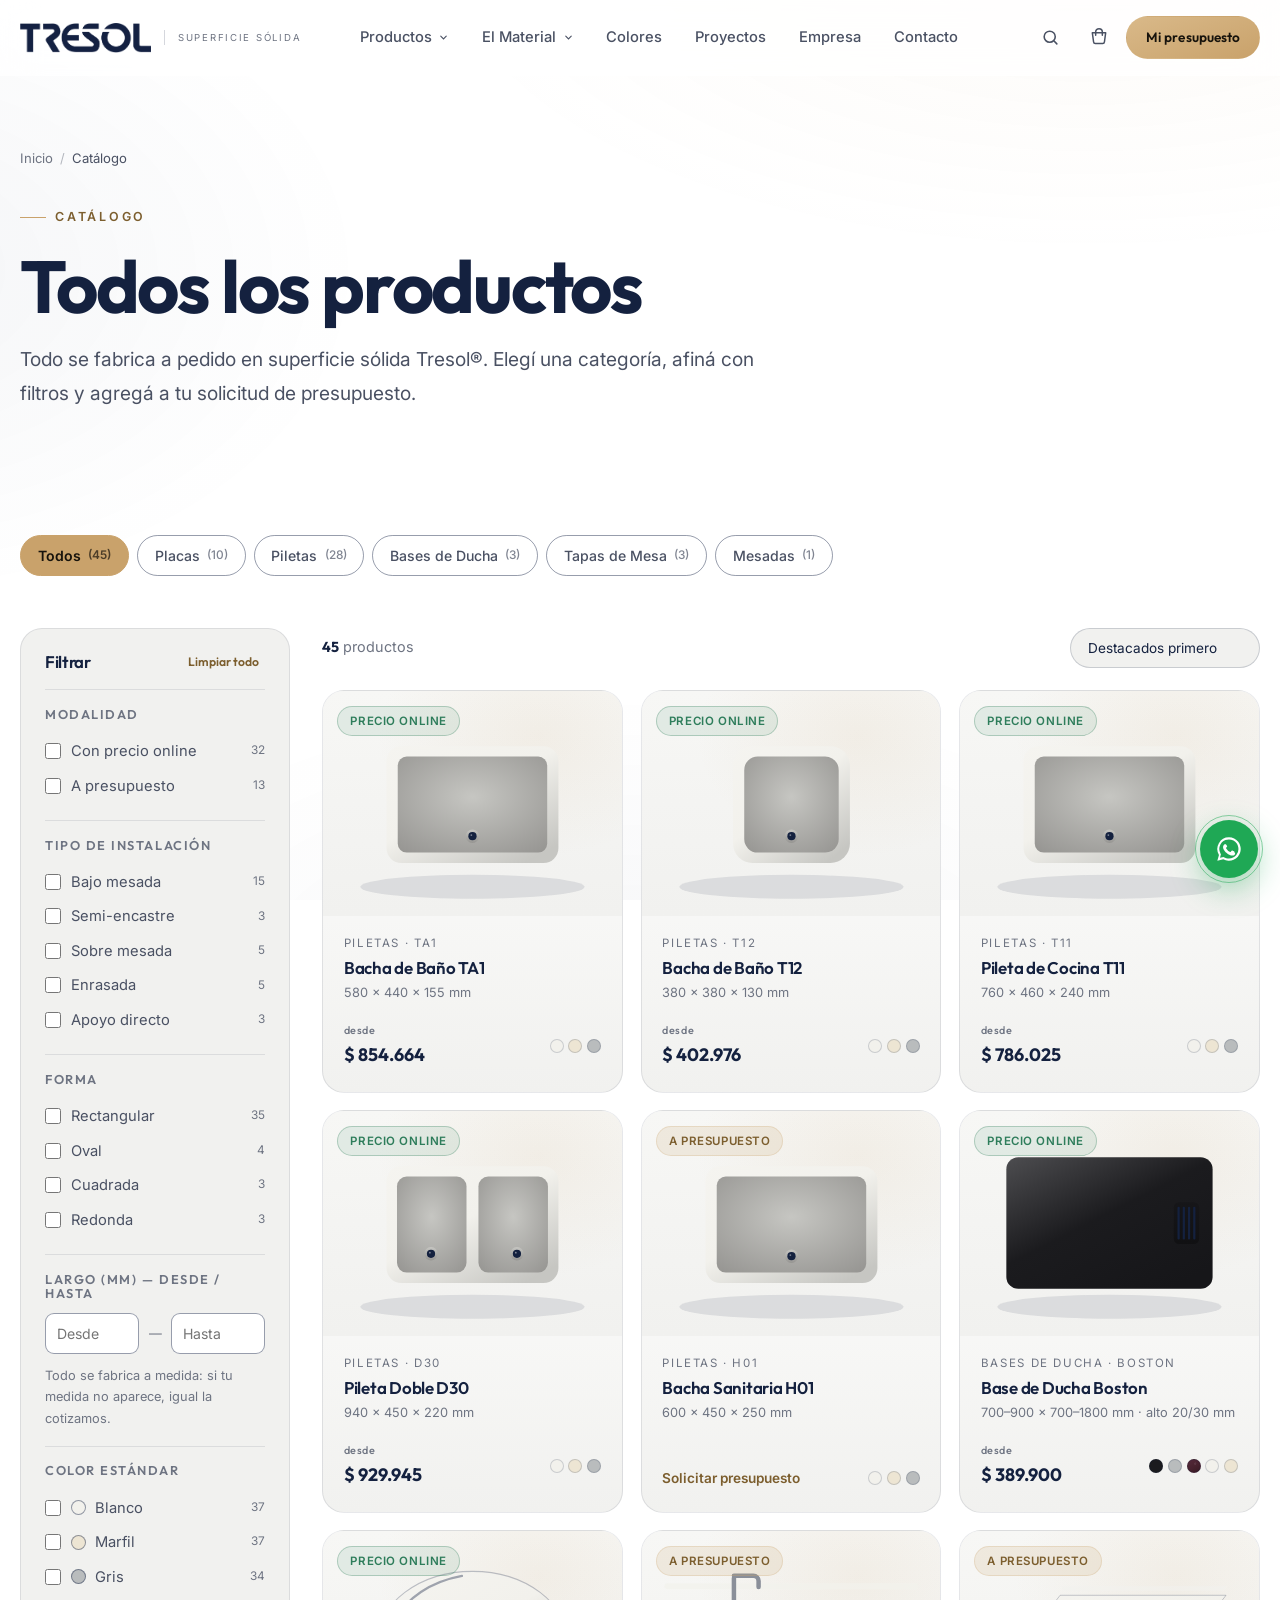
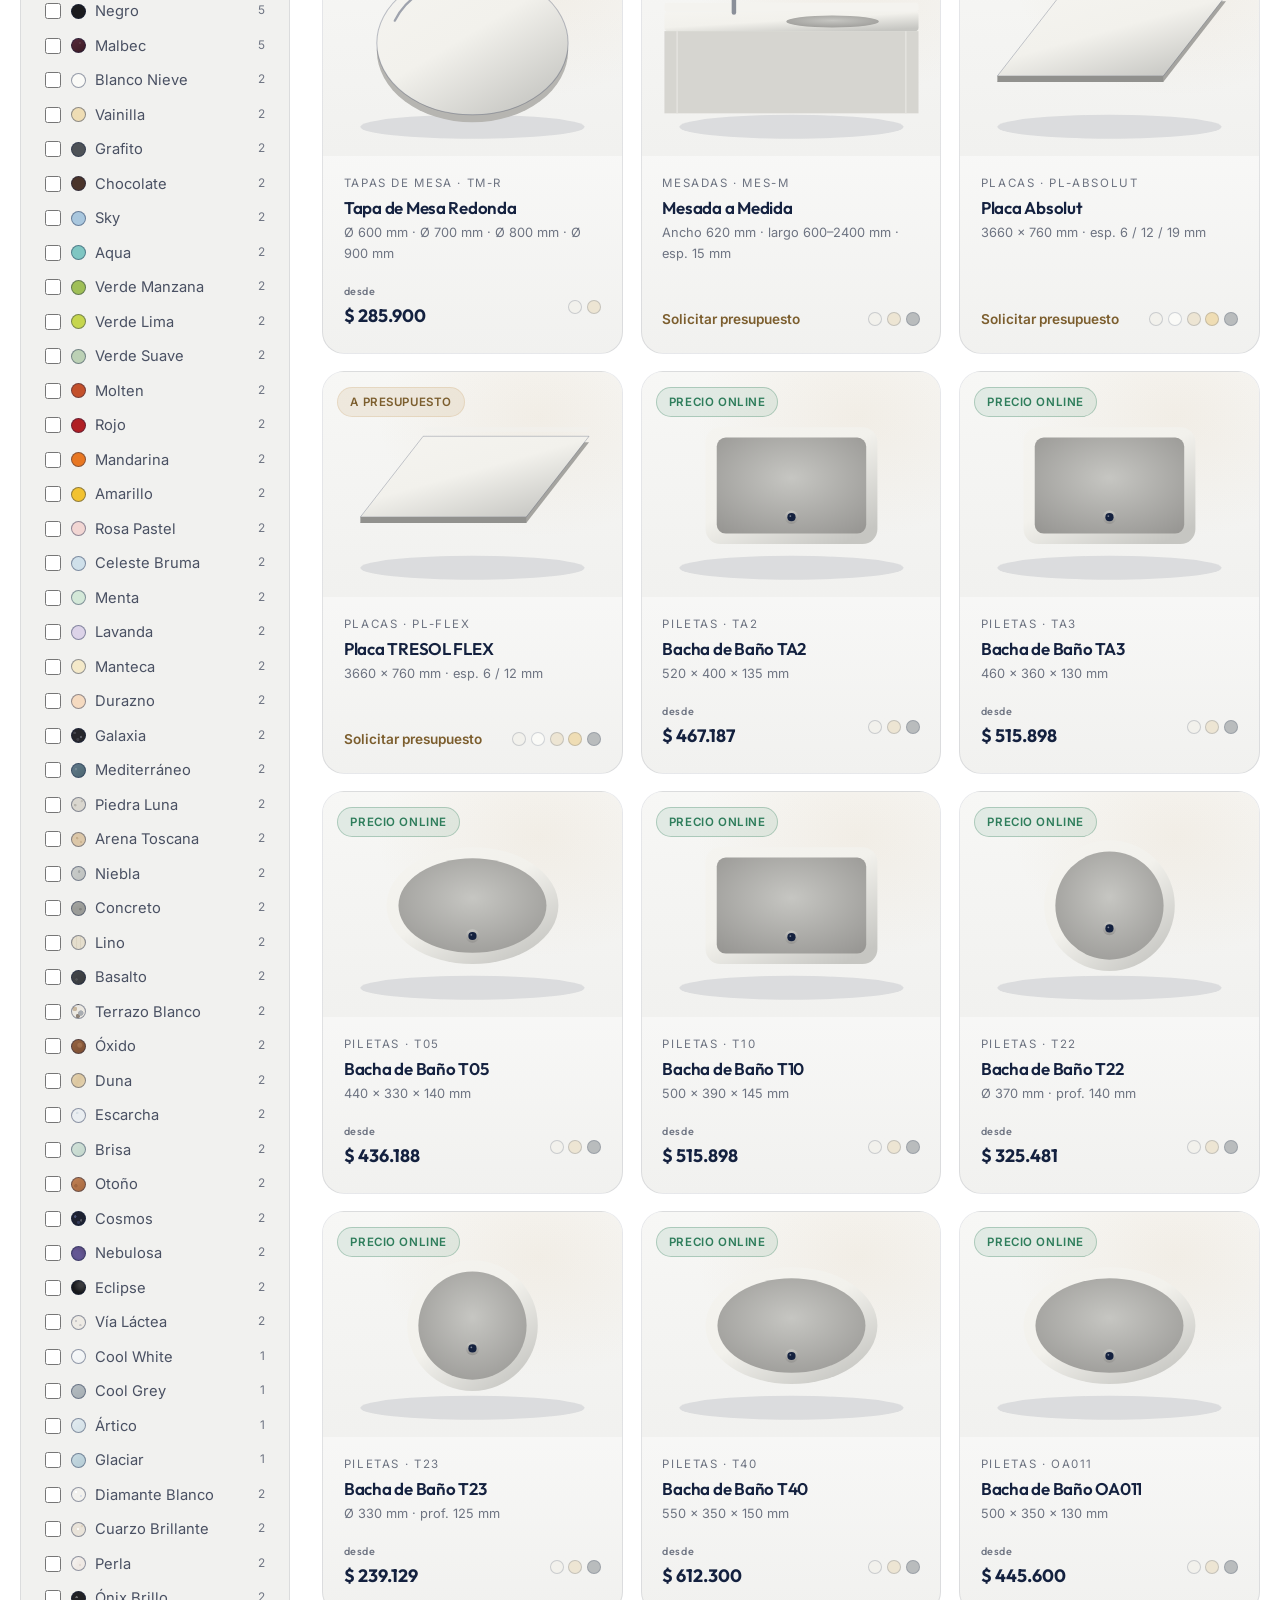
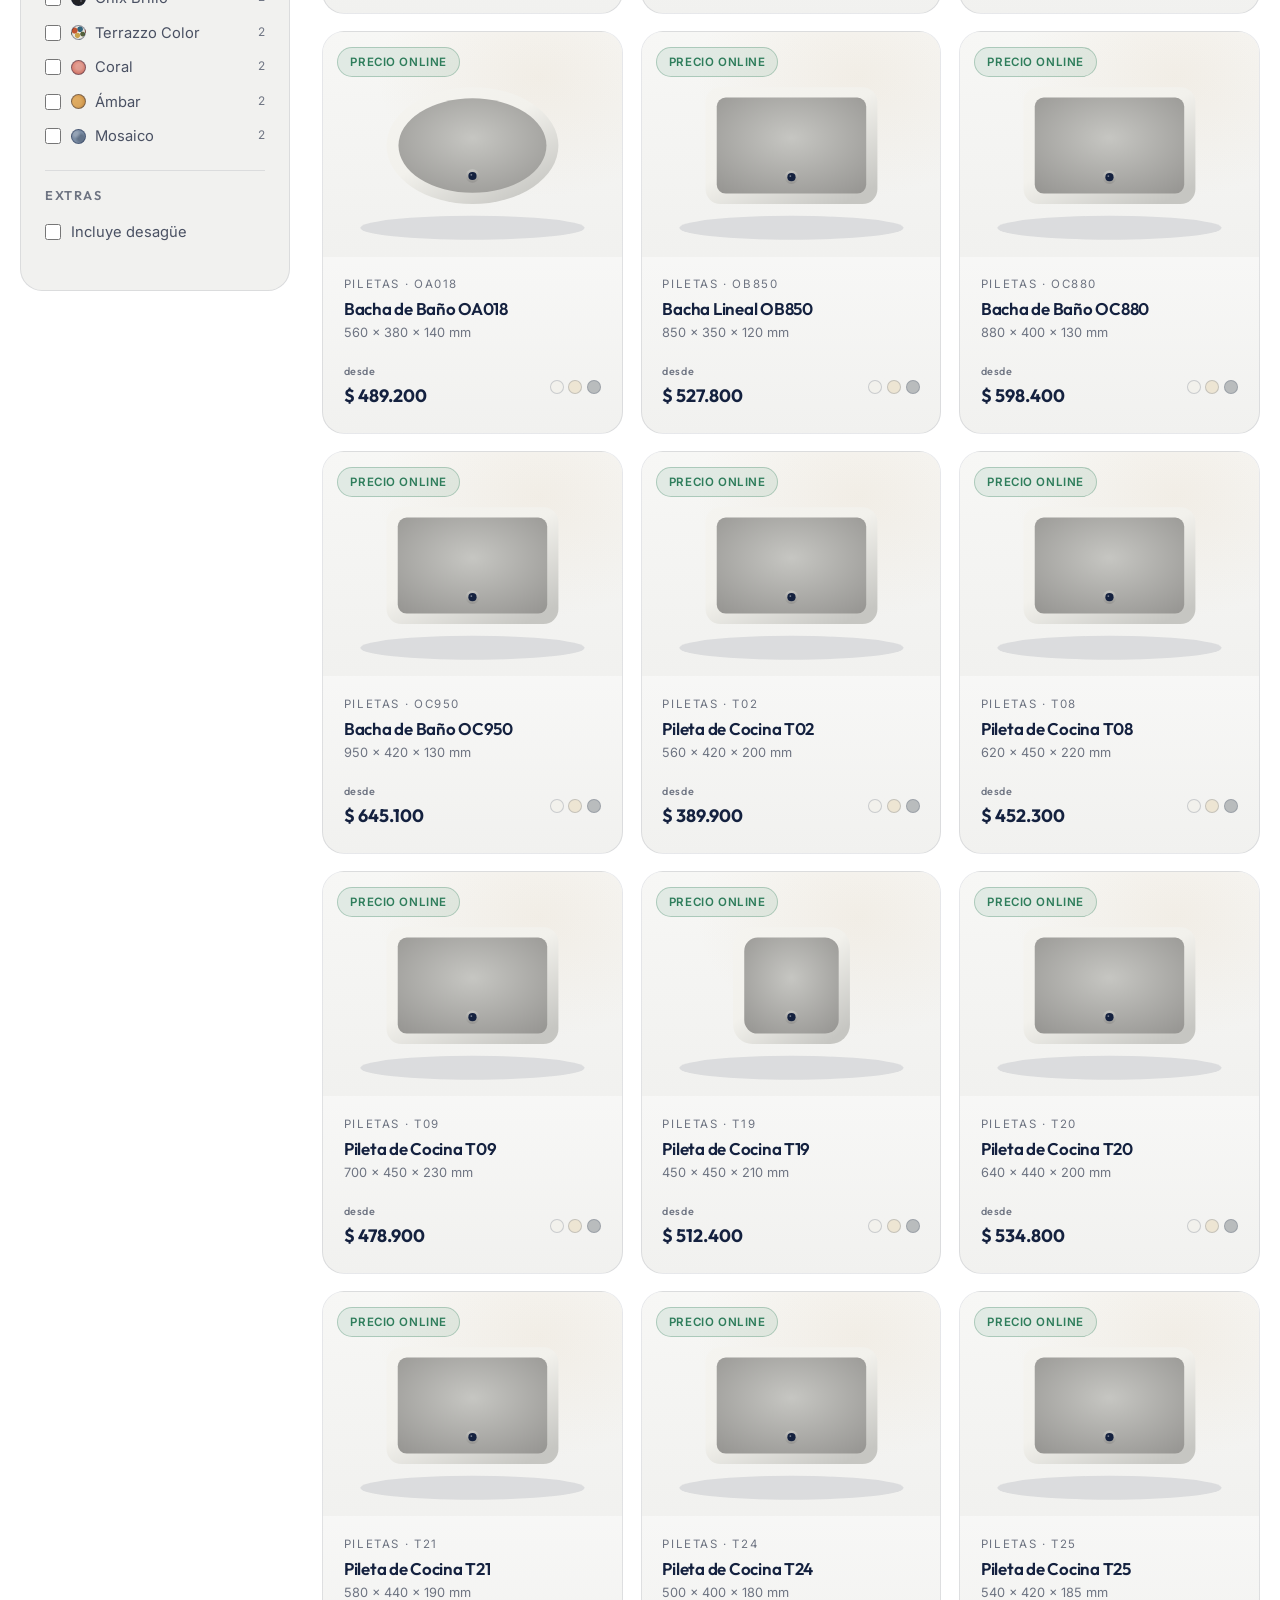
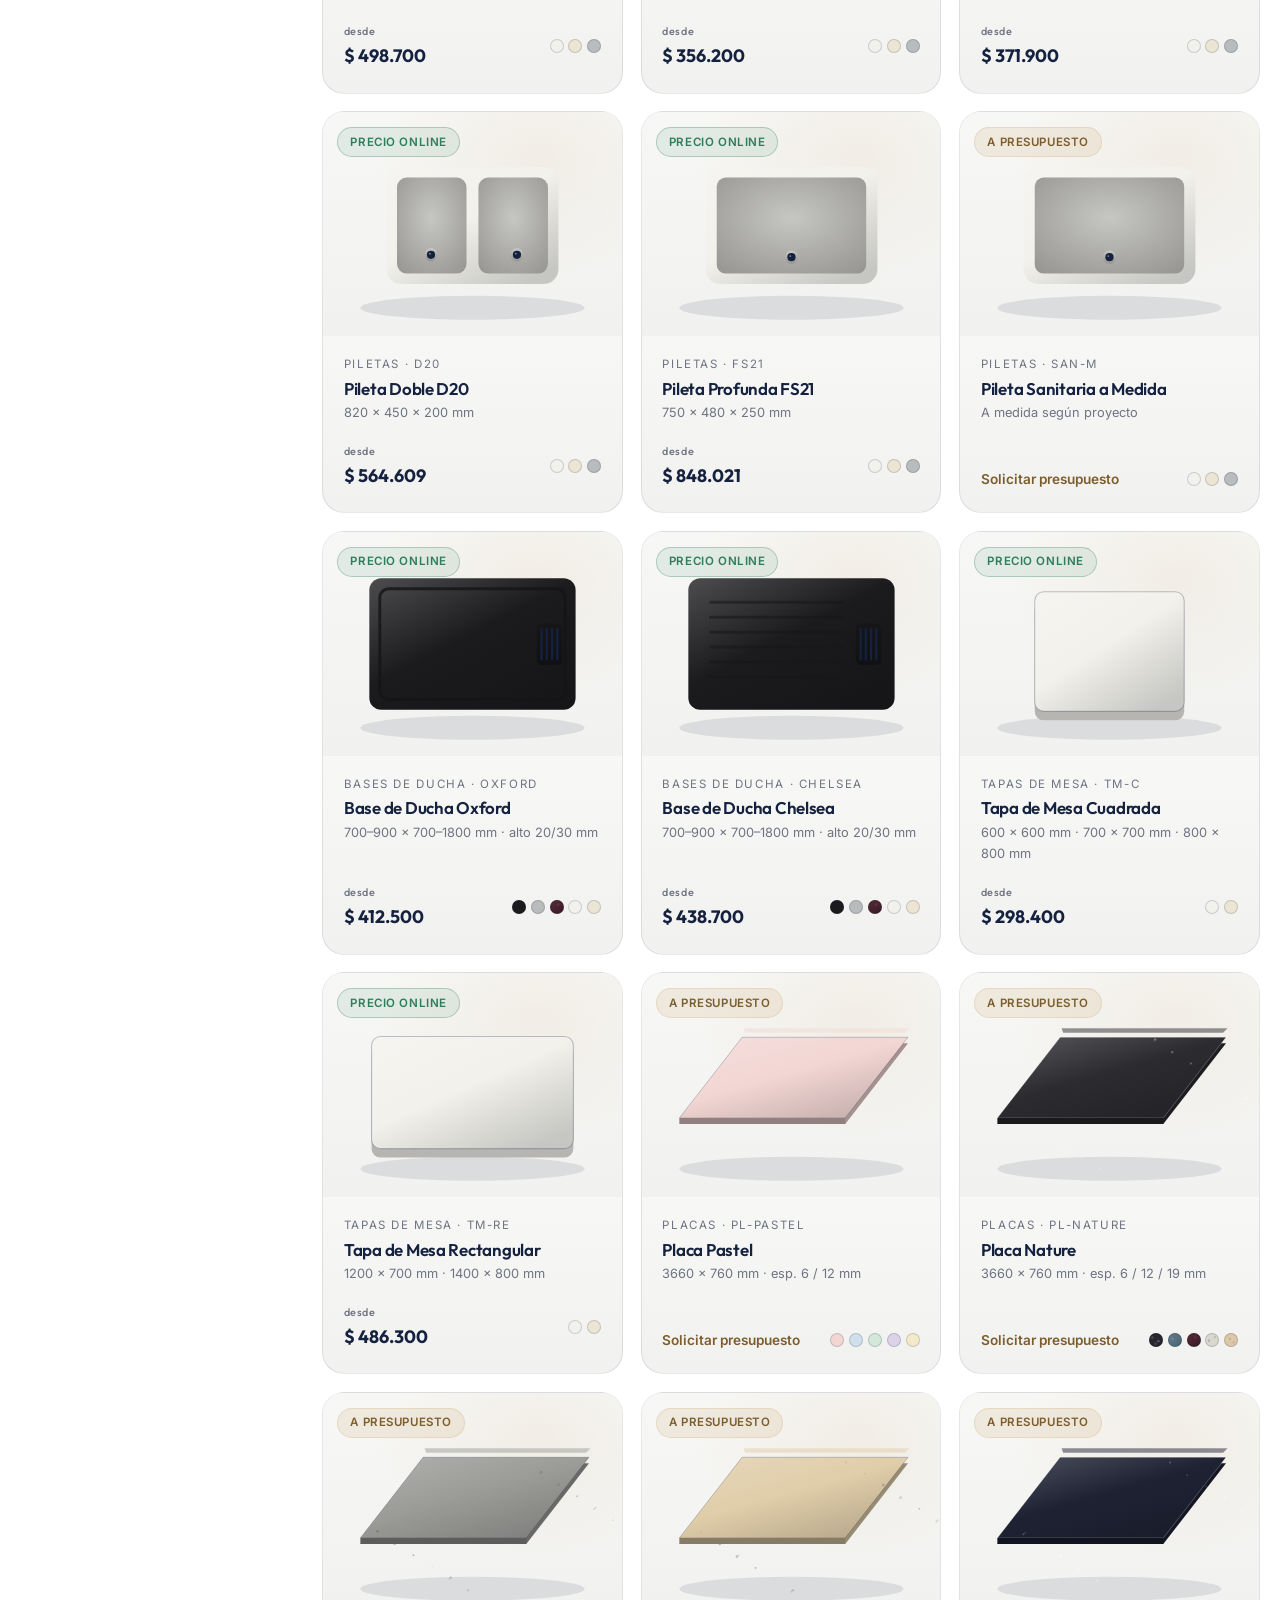
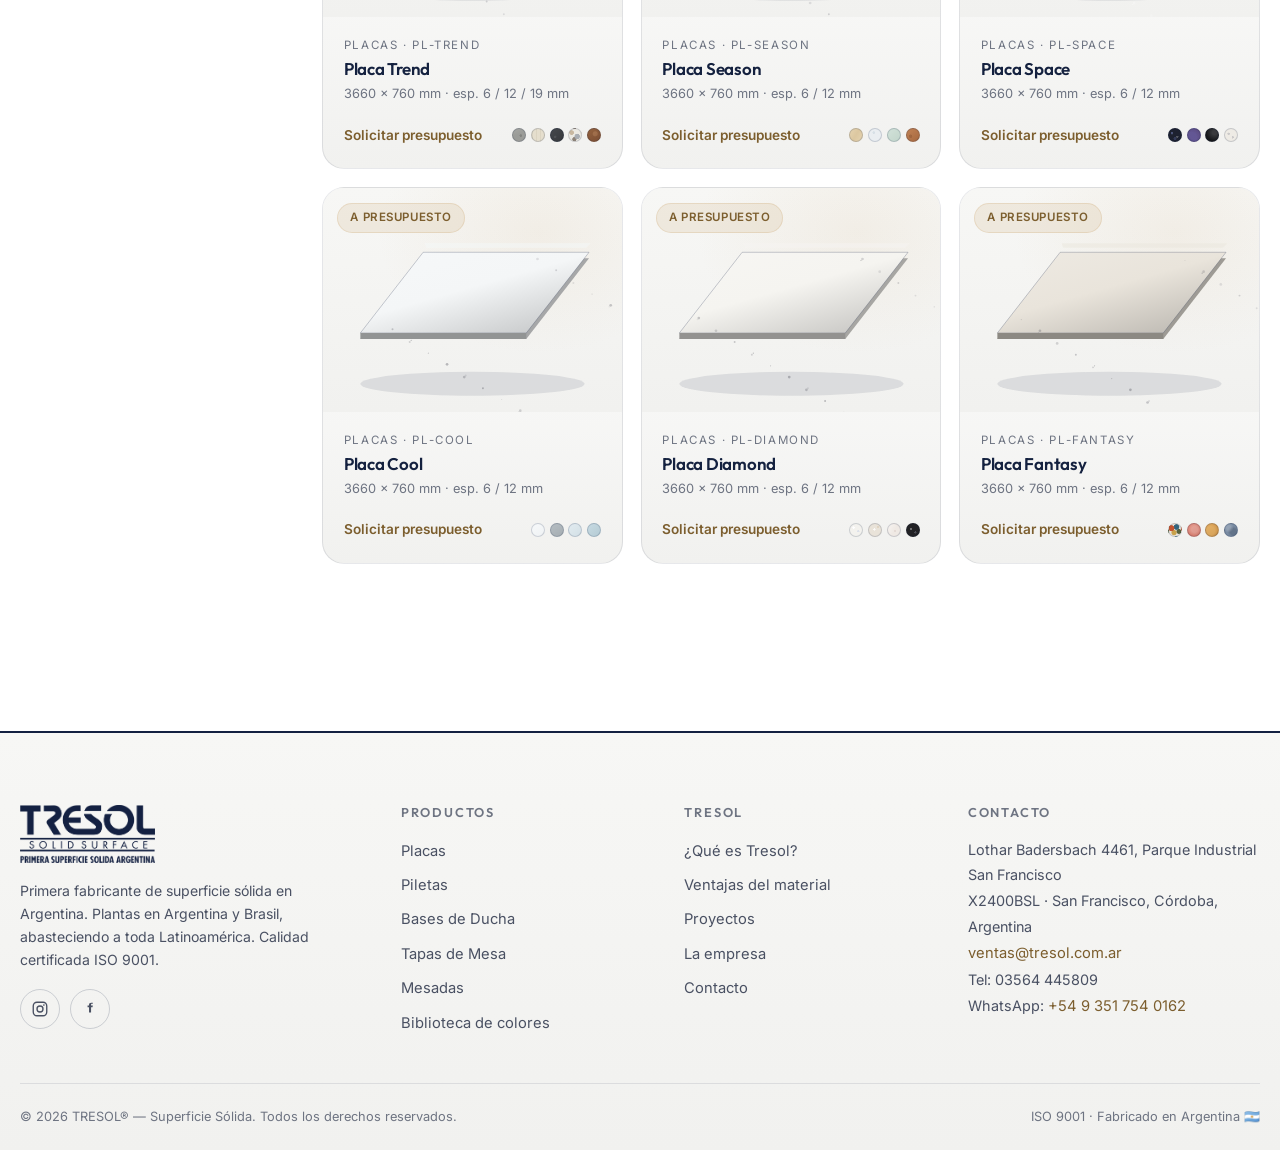
==== commit 5b4b11ee: "Deploy: sitio web Tresol listo para Vercel - vercel.json: cleanUrls false para preservar ?id= en pro" ====
--- a/catalogo.html
+++ b/catalogo.html
@@ -10,7 +10,8 @@
   <link rel="preconnect" href="https://fonts.gstatic.com" crossorigin>
   <link href="https://fonts.googleapis.com/css2?family=Inter:wght@400;500;600;700&family=Outfit:wght@400;500;600;700&display=swap" rel="stylesheet">
   <link rel="stylesheet" href="assets/css/styles.css">
-  <link rel="icon" href="data:image/svg+xml,%3Csvg xmlns='http://www.w3.org/2000/svg' viewBox='0 0 32 32'%3E%3Crect width='32' height='32' rx='7' fill='%230D0E10'/%3E%3Ctext x='16' y='22' text-anchor='middle' font-family='Arial' font-weight='700' font-size='17' fill='%23C9A26B'%3ET%3C/text%3E%3C/svg%3E">
+  <link rel="icon" href="data:image/svg+xml,%3Csvg xmlns='http://www.w3.org/2000/svg' viewBox='0 0 32 32'%3E%3Crect width='32' height='32' rx='7' fill='%23142142'/%3E%3Ctext x='16' y='22' text-anchor='middle' font-family='Arial' font-weight='700' font-size='17' fill='%23FFFFFF'%3ET%3C/text%3E%3C/svg%3E">
+  <meta name="theme-color" content="#FFFFFF">
 </head>
 <body>
   <div id="chrome-header"></div>
--- a/assets/css/styles.css
+++ b/assets/css/styles.css
@@ -1,27 +1,101 @@
 /* ============================================================
    TRESOL — Sistema de diseño
-   Dark premium · acento bronce · Outfit + Inter
+   Claro premium · navy protagonista · bronce de acento
+   Outfit + Inter
+   ------------------------------------------------------------
+   Regla del bronce: --accent es SUPERFICIE (relleno), nunca texto.
+   Para texto sobre fondo claro se usa --accent-2 (#7C5E2E, AA).
    ============================================================ */
 
+/* ============================================================
+   ESCALA DE BREAKPOINTS
+   ------------------------------------------------------------
+   Derivada del contenido real (auditoría en cerebro/auditoria-
+   responsive.md), no de una escala estándar de industria. Las custom
+   properties no funcionan dentro de @media, así que estos valores
+   se escriben literales en cada regla — esta tabla es la fuente de
+   verdad para mantenerlos consistentes. Si un componente necesita un
+   corte nuevo, primero ver si entra en uno de estos cinco.
+
+   --bp-sm   640px   2 columnas en contenido angosto:
+                      .form-row, .quote-item (max), .ig-grid (3 col),
+                      .footer-grid (2 col), .bento-grid (2 col)
+   --bp-md   920px   Tablet — más aire, no más columnas todavía:
+                      .brand-img (logo grande), .split (2 col),
+                      .footer-grid (4 col)
+   --bp-lg   980px   Layouts de 2 columnas anchos y grillas completas:
+                      .hero-grid, .hero-visual (max), .pdp-grid,
+                      .bento-grid (12 col), .ig-grid (6 col)
+   --bp-xl   1024px  Nav horizontal reemplaza la hamburguesa; layouts
+                      con sidebar: .main-nav, .mega, .nav-toggle,
+                      .catalog-layout, .filters-toggle, .quote-layout
+   --bp-2xl  1280px  Header en su forma completa: .brand-tag visible
+
+   Excepciones puntuales — no son parte de la escala regular, cada una
+   documentada in situ con el número que la justifica:
+   1160px  .bento-c/d (paso intermedio antes de --bp-xl+ completo)
+   1240px  .btn-quote (el CTA del header necesita 141px más que --bp-2xl)
+   ============================================================ */
+
 :root {
-  /* Paleta */
-  --bg: #0D0E10;
-  --bg-2: #121316;
-  --bg-3: #17181C;
-  --panel: #1A1B20;
-  --panel-2: #1F2127;
-  --line: rgba(255, 255, 255, .08);
-  --line-strong: rgba(255, 255, 255, .14);
-  --text: #F2F0EB;
-  --text-2: #B9B7B0;
-  --text-3: #85837D;
-  --accent: #C9A26B;
-  --accent-2: #E3C89A;
-  --accent-dim: rgba(201, 162, 107, .14);
-  --ok: #7FC6A4;
-  --danger: #E0685E;
-  --shadow-lg: 0 24px 60px rgba(0, 0, 0, .5);
-  --shadow-md: 0 12px 32px rgba(0, 0, 0, .38);
+  color-scheme: light;
+
+  /* Superficies */
+  --bg: #FFFFFF;
+  --bg-2: #F7F7F5;
+  --bg-3: #F1F1EF;
+  --panel: #FFFFFF;
+  --panel-2: #F6F6F4;
+
+  /* Texto */
+  --text: #14213F;              /* 15.84 sobre --bg · AA */
+  --text-2: #4A5163;            /*  7.93 sobre --bg · AA */
+  --text-3: #6E7482;            /*  4.68 sobre --bg · AA */
+
+  /* Bronce — identidad conservada, roles separados */
+  --accent: #C9A26B;            /* SOLO relleno: como texto da 2.37, falla AA */
+  --accent-lite: #D9B989;       /* stop claro de gradientes de relleno; tinta encima 9.91 */
+  --accent-2: #7C5E2E;          /* bronce de TEXTO: 6.00 sobre --bg, 5.23 sobre --panel-2 */
+  --accent-dim: rgba(201, 162, 107, .16);
+  --ink-on-accent: #17130C;     /* tinta sobre relleno bronce: 7.81 · AA */
+
+  /* Navy — protagonista */
+  --navy: #142142;
+  --navy-2: #22375F;
+  --navy-3: #0F1834;
+  --navy-ink: #0A1022;
+  --navy-dim: rgba(20, 33, 66, .06);
+  --navy-line: rgba(20, 33, 66, .16);
+  --navy-glow: rgba(34, 55, 95, .05);
+
+  /* Líneas — tres niveles: decorativo, marcado, y control (3:1 WCAG 1.4.11) */
+  --line: rgba(20, 33, 66, .10);
+  --line-strong: rgba(20, 33, 66, .18);
+  --line-input: rgba(20, 33, 66, .44);   /* 3.23 sobre --bg — mínimo que cumple 3:1 */
+
+  /* Estado */
+  --ok: #2E7D5B;                /* 5.00 sobre --bg · AA */
+  --ok-dim: rgba(46, 125, 91, .10);
+  --ok-line: rgba(46, 125, 91, .30);
+  --danger: #C0392B;            /* 5.44 sobre --bg · AA */
+
+  /* Superficies compuestas — reemplazan los literales con el fondo incrustado */
+  --glass-bg: rgba(255, 255, 255, .72);
+  --glass-bg-strong: rgba(255, 255, 255, .88);
+  --glass-border: rgba(20, 33, 66, .10);
+  --overlay: rgba(255, 255, 255, .96);   /* mega-menú, nav móvil */
+  --scrim: rgba(20, 33, 66, .34);        /* backdrop de modal y buscador */
+  --sheen: rgba(255, 255, 255, .55);
+  --surface-ph: #F1F1EF;                 /* placeholder detrás de los SVG */
+  --hover-tint: rgba(20, 33, 66, .05);
+
+  /* Sombras — tinte navy, spread bajo, sin negro puro */
+  --shadow-lg: 0 1px 2px rgba(20, 33, 66, .05), 0 6px 16px rgba(20, 33, 66, .07),
+               0 18px 40px rgba(20, 33, 66, .08);
+  --shadow-md: 0 1px 2px rgba(20, 33, 66, .04), 0 4px 12px rgba(20, 33, 66, .06),
+               0 12px 28px rgba(20, 33, 66, .06);
+  --shadow-sm: 0 1px 2px rgba(20, 33, 66, .05), 0 2px 8px rgba(20, 33, 66, .05);
+  --glow-accent: 0 0 0 1px rgba(201, 162, 107, .35), 0 8px 24px rgba(201, 162, 107, .18);
 
   /* Tipografía */
   --font-display: 'Outfit', 'Segoe UI', system-ui, sans-serif;
@@ -47,7 +121,10 @@
   font-size: 16px;
   line-height: 1.65;
   -webkit-font-smoothing: antialiased;
-  overflow-x: hidden;
+  /* Sin overflow-x: hidden a propósito. Escondía los desbordes en vez de
+     resolverlos: es lo que convirtió el bug de la hamburguesa en "hay que
+     moverse para verla" en lugar de un desborde evidente. Si algo desborda,
+     se arregla la causa. Auditado de 320 a 2560 px — ver cerebro/. */
 }
 img, svg, video { display: block; max-width: 100%; }
 a { color: inherit; text-decoration: none; }
@@ -55,52 +132,61 @@
 input, select, textarea { font: inherit; color: inherit; }
 ul, ol { padding: 0; list-style: none; }
 
-::selection { background: var(--accent); color: #14110B; }
+::selection { background: var(--accent); color: var(--ink-on-accent); }
 
 /* Fondo con textura sutil */
 body::before {
   content: '';
   position: fixed; inset: 0; z-index: -1; pointer-events: none;
   background:
-    radial-gradient(1100px 500px at 85% -5%, rgba(201, 162, 107, .07), transparent 60%),
-    radial-gradient(900px 600px at -10% 30%, rgba(120, 140, 170, .05), transparent 55%);
+    radial-gradient(1100px 500px at 85% -5%, rgba(201, 162, 107, .05), transparent 60%),
+    radial-gradient(900px 600px at -10% 30%, var(--navy-glow), transparent 55%),
+    radial-gradient(1000px 500px at 50% 110%, rgba(20, 33, 66, .04), transparent 60%);
 }
 
 /* ---------- Accesibilidad ---------- */
 .skip-link {
   position: absolute; left: -9999px; top: 0; z-index: 300;
-  background: var(--accent); color: #14110B; padding: .7rem 1.2rem;
+  background: var(--accent); color: var(--ink-on-accent); padding: .7rem 1.2rem;
   border-radius: 0 0 var(--radius-sm) 0; font-weight: 600;
 }
 .skip-link:focus { left: 0; }
-:focus-visible { outline: 2px solid var(--accent); outline-offset: 3px; border-radius: 4px; }
+:focus-visible { outline: 2px solid var(--accent-2); outline-offset: 3px; border-radius: 4px; }
 
 @media (prefers-reduced-motion: reduce) {
   *, *::before, *::after { animation-duration: .01ms !important; transition-duration: .01ms !important; }
   html { scroll-behavior: auto; }
+  .reveal, .reveal--left, .reveal--right, .reveal-stagger > * { opacity: 1 !important; transform: none !important; }
 }
 
 /* ---------- Tipografía ---------- */
 h1, h2, h3, h4 { font-family: var(--font-display); font-weight: 600; line-height: 1.12; letter-spacing: -.015em; }
-h1 { font-size: clamp(2.4rem, 5.5vw, 4.2rem); }
-h2 { font-size: clamp(1.7rem, 3.4vw, 2.6rem); }
+h1 { font-size: clamp(2.6rem, 5.8vw, 4.6rem); font-weight: 700; letter-spacing: -.03em; }
+h2 { font-size: clamp(1.8rem, 3.6vw, 2.9rem); letter-spacing: -.02em; }
 h3 { font-size: clamp(1.2rem, 2vw, 1.5rem); }
 p { color: var(--text-2); }
 
 .eyebrow {
   display: inline-flex; align-items: center; gap: .6rem;
   font-size: .78rem; font-weight: 600; letter-spacing: .22em; text-transform: uppercase;
-  color: var(--accent); margin-bottom: 1.1rem;
+  color: var(--accent-2); margin-bottom: 1.1rem;
 }
 .eyebrow::before { content: ''; width: 26px; height: 1px; background: var(--accent); }
 
-.lead { font-size: clamp(1.02rem, 1.5vw, 1.2rem); color: var(--text-2); max-width: 62ch; }
+.lead { font-size: clamp(1.02rem, 1.5vw, 1.2rem); color: var(--text-2); max-width: 62ch; line-height: 1.75; }
 
 /* ---------- Layout ---------- */
 .container { width: min(var(--container), 100% - 2.5rem); margin-inline: auto; }
-.section { padding: clamp(4rem, 8vw, 7rem) 0; }
-.section--tight { padding: clamp(2.5rem, 5vw, 4rem) 0; }
-.section-head { max-width: 720px; margin-bottom: clamp(2rem, 4vw, 3.2rem); }
+/* Las bandas recortan lo que se les escape en horizontal. Lo pide el estado
+   previo de .reveal--left/--right (L967-968): translateX(±36px) contra un
+   gutter de 20px deja 16px fuera del viewport en TODOS los anchos, mientras el
+   elemento no fue revelado. Es `clip` y no `hidden` a propósito: `hidden` crea
+   un contenedor de scroll y rompería el `position: sticky` de .filters,
+   .pdp-gallery y .quote-summary. El gutter del .container deja aire suficiente
+   para que las sombras de .split-visual no se noten recortadas. */
+.section { padding: clamp(4.5rem, 9vw, 8.5rem) 0; overflow-x: clip; }
+.section--tight { padding: clamp(3rem, 6vw, 5rem) 0; overflow-x: clip; }
+.section-head { max-width: 720px; margin-bottom: clamp(2.4rem, 5vw, 4rem); }
 .section-head--center { margin-inline: auto; text-align: center; }
 .section-head--center .eyebrow { justify-content: center; }
 .section-head--center .eyebrow::before { display: none; }
@@ -113,28 +199,35 @@
 .site-header {
   position: fixed; top: 0; left: 0; right: 0; z-index: 120;
   height: var(--header-h);
-  background: rgba(13, 14, 16, .72);
+  background: var(--glass-bg);
   backdrop-filter: blur(18px); -webkit-backdrop-filter: blur(18px);
   border-bottom: 1px solid transparent;
   transition: border-color .3s, background .3s;
 }
-.site-header.is-scrolled { border-bottom-color: var(--line); background: rgba(13, 14, 16, .88); }
+.site-header.is-scrolled { border-bottom-color: var(--line); background: var(--glass-bg-strong); }
 .header-inner {
   height: 100%; display: flex; align-items: center; gap: 2rem;
   width: min(var(--container), 100% - 2.5rem); margin-inline: auto;
 }
 
-.brand { display: flex; align-items: baseline; gap: .5rem; flex-shrink: 0; }
+.brand { display: flex; align-items: center; gap: .8rem; flex-shrink: 0; }
 .brand-logo {
   font-family: var(--font-display); font-weight: 700; font-size: 1.55rem;
   letter-spacing: .06em; color: var(--text);
 }
-.brand-logo span { color: var(--accent); }
+.brand-logo span { color: var(--accent-2); }
+.brand-img { height: 26px; width: auto; transition: filter .25s, opacity .25s; }
+/* El logo pasó a navy: aclararlo lo desvanecía sobre fondo claro. */
+.brand:hover .brand-img { opacity: .72; }
+@media (min-width: 920px) { .brand-img { height: 30px; } }
 .brand-tag {
   font-size: .6rem; letter-spacing: .18em; text-transform: uppercase; color: var(--text-3);
-  display: none;
-}
-@media (min-width: 900px) { .brand-tag { display: inline; } }
+  display: none; border-left: 1px solid var(--line-strong); padding-left: .8rem;
+}
+/* El tag cuesta 148px medidos. A 900 se comía el espacio que necesita el nav
+   horizontal: con el tag el nav pedía 1096px, sin él pide 930 y entra a 1024.
+   Se difiere a 1280, donde ya conviven nav completo + tag + CTA (1197 de 1240). */
+@media (min-width: 1280px) { .brand-tag { display: inline; } }
 
 .main-nav { display: none; align-items: center; gap: .35rem; margin-inline: auto; }
 @media (min-width: 1024px) { .main-nav { display: flex; } }
@@ -144,7 +237,7 @@
   font-size: .92rem; font-weight: 500; color: var(--text-2);
   transition: color .25s, background .25s;
 }
-.nav-link:hover, .nav-link[aria-expanded="true"], .nav-link.is-active { color: var(--text); background: rgba(255, 255, 255, .06); }
+.nav-link:hover, .nav-link[aria-expanded="true"], .nav-link.is-active { color: var(--text); background: var(--hover-tint); }
 .nav-link .caret { transition: transform .25s; }
 .nav-link[aria-expanded="true"] .caret { transform: rotate(180deg); }
 
@@ -154,22 +247,36 @@
   width: 42px; height: 42px; border-radius: 999px; color: var(--text-2);
   transition: color .25s, background .25s;
 }
-.icon-btn:hover { color: var(--text); background: rgba(255, 255, 255, .07); }
+.icon-btn:hover { color: var(--text); background: var(--hover-tint); }
 .cart-count {
   position: absolute; top: 3px; right: 1px; min-width: 17px; height: 17px; padding: 0 4px;
-  border-radius: 999px; background: var(--accent); color: #14110B;
+  border-radius: 999px; background: var(--accent); color: var(--ink-on-accent);
   font-size: .66rem; font-weight: 700; display: none; align-items: center; justify-content: center;
 }
 .cart-count.is-visible { display: inline-flex; }
 
-.btn-quote { display: none; }
-@media (min-width: 1160px) { .btn-quote { display: inline-flex; } }
-
-/* Mega menú */
+/* El botón lleva `btn btn--primary btn--sm btn-quote` (main.js:374). Con un
+   selector de clase suelta, `.btn { display: inline-flex }` (L272) empataba en
+   especificidad y ganaba por estar más abajo: el botón se mostraba en TODOS los
+   anchos y empujaba la hamburguesa fuera del viewport en móvil. Se sube la
+   especificidad para que no dependa del orden del archivo. */
+.header-actions .btn-quote { display: none; }
+/* El umbral era 1160 y el header pedía 1178: desbordaba 17px en las 9 páginas
+   entre 1160 y 1279. El CTA cuesta 141px medidos; con él, el header pide 1031
+   (sin brand-tag) y 1197 (con tag, ≥1280). 1240 deja margen en los dos casos. */
+@media (min-width: 1240px) { .header-actions .btn-quote { display: inline-flex; } }
+
+/* Mega menú — solo existe junto con el nav horizontal: los botones que lo abren
+   viven dentro de .main-nav. Con visibility:hidden se seguía maquetando a todo
+   ancho y su grilla de 3 columnas fijas desbordaba hasta 141px a 320. Mismo
+   patrón de conmutación que .main-nav (L189-190) y .nav-toggle (L253-254). */
 .mega {
+  display: none;
   position: absolute; top: calc(var(--header-h) - 8px); left: 50%; transform: translateX(-50%) translateY(10px);
-  width: min(920px, calc(100vw - 2rem));
-  background: rgba(23, 24, 28, .96);
+  /* 100vw incluye la scrollbar; el bloque contenedor es .site-header, que es
+     fixed con left:0/right:0 y por lo tanto ya la excluye. 100% es lo correcto. */
+  width: min(920px, calc(100% - 2rem));
+  background: var(--overlay);
   backdrop-filter: blur(24px); -webkit-backdrop-filter: blur(24px);
   border: 1px solid var(--line-strong); border-radius: var(--radius-lg);
   box-shadow: var(--shadow-lg);
@@ -177,6 +284,7 @@
   opacity: 0; visibility: hidden; pointer-events: none;
   transition: opacity .28s var(--ease), transform .28s var(--ease), visibility .28s;
 }
+@media (min-width: 1024px) { .mega { display: block; } }
 .mega.is-open { opacity: 1; visibility: visible; pointer-events: auto; transform: translateX(-50%) translateY(0); }
 .mega-grid { display: grid; grid-template-columns: repeat(3, 1fr); gap: .6rem; }
 .mega-item {
@@ -184,10 +292,10 @@
   padding: .95rem 1.05rem; border-radius: var(--radius);
   transition: background .25s;
 }
-.mega-item:hover { background: rgba(255, 255, 255, .05); }
+.mega-item:hover { background: var(--navy-dim); }
 .mega-item strong { font-family: var(--font-display); font-weight: 600; font-size: .98rem; }
 .mega-item span { font-size: .8rem; color: var(--text-3); line-height: 1.45; }
-.mega-item .count { color: var(--accent); font-size: .74rem; font-weight: 600; letter-spacing: .06em; }
+.mega-item .count { color: var(--accent-2); font-size: .74rem; font-weight: 600; letter-spacing: .06em; }
 .mega-footer {
   margin-top: 1.2rem; padding-top: 1.2rem; border-top: 1px solid var(--line);
   display: flex; justify-content: space-between; align-items: center; gap: 1rem; flex-wrap: wrap;
@@ -199,7 +307,7 @@
 @media (min-width: 1024px) { .nav-toggle { display: none; } }
 .mobile-nav {
   position: fixed; inset: var(--header-h) 0 0 0; z-index: 110;
-  background: rgba(13, 14, 16, .97); backdrop-filter: blur(20px);
+  background: var(--overlay); backdrop-filter: blur(20px);
   padding: 1.6rem clamp(1.25rem, 5vw, 2.5rem) 7rem;
   overflow-y: auto;
   opacity: 0; visibility: hidden; transform: translateY(-8px);
@@ -214,10 +322,11 @@
 .mobile-nav-sub { display: none; padding-top: .8rem; }
 .mobile-nav-group.is-open .mobile-nav-sub { display: block; }
 .mobile-nav-sub a { display: block; padding: .45rem 0; color: var(--text-2); font-size: .98rem; }
-.mobile-nav-sub a:hover { color: var(--accent); }
+.mobile-nav-sub a:hover { color: var(--accent-2); }
 
 /* ---------- Botones ---------- */
 .btn {
+  position: relative; overflow: hidden;
   display: inline-flex; align-items: center; justify-content: center; gap: .55rem;
   padding: .85rem 1.7rem; border-radius: 999px;
   font-family: var(--font-display); font-weight: 600; font-size: .95rem; letter-spacing: .01em;
@@ -225,10 +334,23 @@
   border: 1px solid transparent; white-space: nowrap;
 }
 .btn:active { transform: scale(.97); }
-.btn--primary { background: var(--accent); color: #17130C; }
-.btn--primary:hover { background: var(--accent-2); box-shadow: 0 8px 28px rgba(201, 162, 107, .3); transform: translateY(-1px); }
-.btn--ghost { border-color: var(--line-strong); color: var(--text); }
-.btn--ghost:hover { border-color: var(--accent); color: var(--accent-2); transform: translateY(-1px); }
+.btn--primary { background: linear-gradient(160deg, var(--accent-lite), var(--accent)); color: var(--ink-on-accent); }
+.btn--primary::after {
+  content: ''; position: absolute; inset: 0; pointer-events: none;
+  background: linear-gradient(115deg, transparent 35%, rgba(255, 255, 255, .35) 50%, transparent 65%);
+  transform: translateX(-120%);
+  transition: transform .55s var(--ease);
+}
+.btn--primary:hover::after { transform: translateX(120%); }
+.btn--primary:hover {
+  box-shadow: 0 4px 12px rgba(201, 162, 107, .30), 0 10px 26px rgba(20, 33, 66, .10);
+  transform: translateY(-2px);
+}
+.btn--ghost { border-color: var(--line-input); color: var(--text); }
+.btn--ghost:hover {
+  border-color: var(--accent-2); color: var(--accent-2); transform: translateY(-2px);
+  background: rgba(201, 162, 107, .06); box-shadow: var(--shadow-sm);
+}
 .btn--dark { background: var(--panel-2); color: var(--text); border-color: var(--line); }
 .btn--dark:hover { border-color: var(--line-strong); transform: translateY(-1px); }
 .btn--sm { padding: .55rem 1.15rem; font-size: .85rem; }
@@ -240,7 +362,7 @@
 
 .text-link {
   display: inline-flex; align-items: center; gap: .45rem;
-  color: var(--accent); font-weight: 600; font-size: .95rem;
+  color: var(--accent-2); font-weight: 600; font-size: .95rem;
   transition: gap .25s var(--ease), color .25s;
 }
 .text-link:hover { gap: .75rem; color: var(--accent-2); }
@@ -252,31 +374,39 @@
   font-size: .72rem; font-weight: 600; letter-spacing: .05em; text-transform: uppercase;
   background: var(--accent-dim); color: var(--accent-2); border: 1px solid rgba(201, 162, 107, .25);
 }
-.badge--neutral { background: rgba(255, 255, 255, .06); color: var(--text-2); border-color: var(--line); }
-.badge--ok { background: rgba(127, 198, 164, .12); color: var(--ok); border-color: rgba(127, 198, 164, .3); }
+.badge--neutral { background: var(--hover-tint); color: var(--text-2); border-color: var(--line); }
+.badge--ok { background: var(--ok-dim); color: var(--ok); border-color: var(--ok-line); }
 
 .chip {
   display: inline-flex; align-items: center; gap: .45rem;
-  padding: .5rem 1.05rem; border-radius: 999px; border: 1px solid var(--line-strong);
+  padding: .5rem 1.05rem; border-radius: 999px; border: 1px solid var(--line-input);
   font-size: .88rem; font-weight: 500; color: var(--text-2);
   transition: all .25s var(--ease); cursor: pointer;
 }
-.chip:hover { border-color: var(--accent); color: var(--text); }
-.chip.is-active { background: var(--accent); border-color: var(--accent); color: #17130C; font-weight: 600; }
+.chip:hover { border-color: var(--accent-2); color: var(--text); }
+.chip.is-active { background: var(--accent); border-color: var(--accent); color: var(--ink-on-accent); font-weight: 600; }
 .chip .chip-count { font-size: .74rem; opacity: .7; }
 
 /* ---------- Hero ---------- */
 .hero {
-  position: relative; min-height: calc(100svh - 0px);
+  position: relative; min-height: 100svh;
   display: flex; align-items: center; overflow: hidden;
   padding: calc(var(--header-h) + 3rem) 0 4rem;
+}
+/* En teléfono horizontal (~740×380) medido: el hero llegaba a 1453px de alto,
+   3.8 pantallas de scroll antes del siguiente bloque. min-height no era la
+   causa — el contenido ya la superaba — sino .hero-visual, que a ese ancho de
+   columna única escala a ~770px con aspect-ratio 4/4.4. Se achata por debajo
+   de 980, que es donde .hero-grid deja de ser 2 columnas (L377). */
+@media (max-height: 560px) and (orientation: landscape) {
+  .hero { min-height: auto; padding-top: calc(var(--header-h) + 1.25rem); padding-bottom: 1.5rem; }
 }
 .hero-bg {
   position: absolute; inset: 0; z-index: -1;
   background:
-    radial-gradient(1200px 700px at 78% 20%, rgba(201, 162, 107, .13), transparent 55%),
-    radial-gradient(800px 500px at 15% 85%, rgba(94, 116, 128, .12), transparent 60%),
-    linear-gradient(180deg, #0D0E10 0%, #101114 100%);
+    radial-gradient(1200px 700px at 78% 20%, rgba(201, 162, 107, .10), transparent 55%),
+    radial-gradient(800px 500px at 15% 85%, rgba(20, 33, 66, .07), transparent 60%),
+    linear-gradient(180deg, var(--bg) 0%, var(--bg-2) 100%);
 }
 .hero-grid {
   display: grid; gap: clamp(2.5rem, 5vw, 4.5rem); align-items: center;
@@ -284,48 +414,76 @@
 }
 @media (min-width: 980px) { .hero-grid { grid-template-columns: 1.05fr .95fr; } }
 .hero h1 { margin: 0 0 1.4rem; }
-.hero h1 em { font-style: normal; color: var(--accent); }
+/* El gradiente bronce con background-clip:text no llega a AA sobre fondo claro
+   (#C9A26B da 2.37). Navy sólido + regla bronce: contraste 15.84 y el bronce
+   queda como firma de marca, no como relleno tipográfico. */
+.hero h1 em {
+  font-style: normal;
+  color: var(--navy);
+  box-shadow: inset 0 -.09em 0 var(--accent);
+}
 .hero .lead { margin-bottom: 2.4rem; }
 .hero-ctas { display: flex; gap: .9rem; flex-wrap: wrap; margin-bottom: 3rem; }
-.hero-stats { display: flex; gap: clamp(1.5rem, 4vw, 3rem); flex-wrap: wrap; }
+.hero-stats { display: flex; gap: 1rem; flex-wrap: wrap; }
+.hero-stat {
+  padding: .8rem 1.2rem; border: 1px solid var(--line); border-radius: var(--radius);
+  background: var(--glass-bg);
+  backdrop-filter: blur(10px); -webkit-backdrop-filter: blur(10px);
+}
 .hero-stat strong {
   display: block; font-family: var(--font-display); font-size: 1.7rem; font-weight: 700; color: var(--text);
 }
 .hero-stat span { font-size: .82rem; color: var(--text-3); letter-spacing: .04em; }
 
+/* Entrada al cargar (hero + page-hero) */
+@keyframes riseIn { from { opacity: 0; transform: translateY(28px); } }
+.hero .eyebrow, .hero h1, .hero .lead, .hero .hero-ctas, .hero .hero-stats,
+.page-hero .breadcrumb, .page-hero .eyebrow, .page-hero h1, .page-hero .lead {
+  animation: riseIn .85s var(--ease) both;
+}
+.hero h1, .page-hero h1 { animation-delay: .08s; }
+.hero .lead, .page-hero .lead { animation-delay: .16s; }
+.hero .hero-ctas { animation-delay: .24s; }
+.hero .hero-stats { animation-delay: .32s; }
+.hero-visual { animation: riseIn 1s var(--ease) .2s both; }
+
 /* Panel visual del hero: la placa */
 .hero-visual { position: relative; aspect-ratio: 4 / 4.4; max-height: 640px; }
+@media (max-width: 979px) { .hero-visual { aspect-ratio: 16 / 10; max-height: 360px; } }
+@media (max-height: 560px) and (orientation: landscape) { .hero-visual { max-height: 220px; } }
 .hero-slab {
   position: absolute; border-radius: var(--radius-lg);
   box-shadow: var(--shadow-lg);
   transition: transform .6s var(--ease);
 }
+/* Composición invertida: la placa protagonista pasa a ser la oscura sobre fondo
+   claro. Misma estructura y mismas animaciones que la versión oscura. */
 .hero-slab--main {
   inset: 6% 10% 14% 0;
-  background:
-    linear-gradient(155deg, rgba(255, 255, 255, .9) 0%, rgba(240, 238, 232, 1) 35%, rgba(222, 219, 210, 1) 100%);
+  background: linear-gradient(155deg, var(--navy-2) 0%, var(--navy) 55%, var(--navy-3) 100%);
   animation: slabFloat 9s ease-in-out infinite;
 }
 .hero-slab--main::after {
   content: ''; position: absolute; inset: 0; border-radius: inherit;
-  background: linear-gradient(115deg, transparent 30%, rgba(255, 255, 255, .5) 46%, transparent 60%);
+  background: linear-gradient(115deg, transparent 30%, var(--sheen) 46%, transparent 60%);
   background-size: 260% 100%;
   animation: sheen 7s ease-in-out infinite;
 }
 .hero-slab--accent {
   right: 0; bottom: 0; width: 46%; height: 38%;
-  background: linear-gradient(150deg, #D9C4A5, #C9A26B);
+  background: linear-gradient(150deg, var(--accent-lite), var(--accent));
   animation: slabFloat 9s ease-in-out 1.2s infinite;
 }
-.hero-slab--dark {
+.hero-slab--light {
   left: 6%; bottom: 4%; width: 30%; height: 24%;
-  background: linear-gradient(150deg, #303237, #1D1E22);
+  background: linear-gradient(150deg, var(--bg), var(--bg-3));
+  border: 1px solid var(--line-strong);
   animation: slabFloat 9s ease-in-out 2.1s infinite;
 }
 .hero-visual .caption {
   position: absolute; left: 4%; top: 12%;
-  background: rgba(13, 14, 16, .82); backdrop-filter: blur(10px);
-  border: 1px solid var(--line-strong); border-radius: var(--radius);
+  background: var(--glass-bg-strong); backdrop-filter: blur(10px);
+  border: 1px solid var(--glass-border); border-radius: var(--radius);
   padding: .8rem 1.1rem; font-size: .8rem; color: var(--text-2);
   box-shadow: var(--shadow-md);
 }
@@ -340,7 +498,7 @@
 }
 .scroll-hint::after {
   content: ''; width: 1px; height: 34px;
-  background: linear-gradient(180deg, var(--accent), transparent);
+  background: linear-gradient(180deg, var(--navy), var(--accent) 45%, transparent);
   animation: scrollPulse 2s ease-in-out infinite;
 }
 @keyframes scrollPulse { 0%, 100% { opacity: .3; } 50% { opacity: 1; } }
@@ -352,7 +510,10 @@
   overflow: hidden;
   transition: transform .35s var(--ease), border-color .35s, box-shadow .35s;
 }
-.card:hover { transform: translateY(-5px); border-color: var(--line-strong); box-shadow: var(--shadow-md); }
+.card:hover {
+  transform: translateY(-6px); border-color: rgba(201, 162, 107, .28);
+  box-shadow: var(--shadow-md), 0 0 0 1px rgba(201, 162, 107, .22);
+}
 
 /* Value props */
 .props-grid { display: grid; gap: 1rem; grid-template-columns: repeat(auto-fit, minmax(250px, 1fr)); }
@@ -360,10 +521,44 @@
 .prop-card .prop-icon {
   width: 52px; height: 52px; border-radius: var(--radius);
   display: flex; align-items: center; justify-content: center;
-  background: var(--accent-dim); color: var(--accent); margin-bottom: 1.3rem;
+  background: var(--accent-dim); color: var(--accent-2); margin-bottom: 1.3rem;
 }
 .prop-card h3 { margin-bottom: .55rem; font-size: 1.15rem; }
 .prop-card p { font-size: .92rem; line-height: 1.6; }
+
+/* Bento grid (home) */
+.bento-grid { display: grid; gap: 1.1rem; grid-template-columns: 1fr; }
+@media (min-width: 640px) {
+  .bento-grid { grid-template-columns: repeat(2, 1fr); }
+  .bento-a { grid-column: span 2; }
+}
+/* El salto no era de columnas sino de spans: bento-c/d pasaban de media columna
+   (a 640, implícitas en el grid de 2) a un cuarto de columna de golpe a 980.
+   Se agrega un escalón intermedio donde c/d conservan la mitad (span 6 de 12)
+   hasta 1160 (reusa el corte que dejó libre .btn-quote al moverse a 1240). */
+@media (min-width: 980px) {
+  .bento-grid { grid-template-columns: repeat(12, 1fr); grid-auto-rows: minmax(160px, auto); }
+  .bento-a { grid-column: span 6; grid-row: span 2; }
+  .bento-b { grid-column: span 6; }
+  .bento-c { grid-column: span 6; }
+  .bento-d { grid-column: span 6; }
+}
+@media (min-width: 1160px) {
+  .bento-c { grid-column: span 3; }
+  .bento-d { grid-column: span 3; }
+}
+.bento-grid .prop-card {
+  background: linear-gradient(165deg, var(--glass-bg-strong), var(--glass-bg));
+  backdrop-filter: blur(16px); -webkit-backdrop-filter: blur(16px);
+}
+.bento-a {
+  display: flex; flex-direction: column; justify-content: flex-end; padding: 2.4rem;
+  background: linear-gradient(150deg, var(--navy-dim), rgba(20, 33, 66, .10) 55%, var(--bg-2));
+  border-color: var(--navy-line);
+}
+.bento-a h3 { font-size: clamp(1.4rem, 2vw, 1.8rem); }
+.bento-a p { font-size: 1rem; max-width: 46ch; }
+.bento-a .prop-icon { width: 64px; height: 64px; margin-bottom: auto; }
 
 /* Category cards */
 .cat-grid { display: grid; gap: 1rem; grid-template-columns: repeat(auto-fit, minmax(210px, 1fr)); }
@@ -373,14 +568,14 @@
 .cat-card:hover .cat-visual svg { transform: scale(1.05); }
 .cat-card .cat-body { padding: 1.35rem 1.45rem 1.6rem; display: flex; flex-direction: column; flex: 1; }
 .cat-card h3 { font-size: 1.18rem; margin-bottom: .35rem; }
-.cat-card .cat-count { font-size: .78rem; color: var(--accent); font-weight: 600; letter-spacing: .08em; margin-bottom: .6rem; }
+.cat-card .cat-count { font-size: .78rem; color: var(--accent-2); font-weight: 600; letter-spacing: .08em; margin-bottom: .6rem; }
 .cat-card p { font-size: .86rem; flex: 1; }
 .cat-card .text-link { margin-top: 1rem; font-size: .88rem; }
 
 /* Product cards */
 .prod-grid { display: grid; gap: 1.1rem; grid-template-columns: repeat(auto-fill, minmax(255px, 1fr)); }
 .prod-card { display: flex; flex-direction: column; position: relative; }
-.prod-card .prod-visual { aspect-ratio: 4 / 3; position: relative; overflow: hidden; background: #202127; }
+.prod-card .prod-visual { aspect-ratio: 4 / 3; position: relative; overflow: hidden; background: var(--surface-ph); }
 .prod-card .prod-visual svg { width: 100%; height: 100%; transition: transform .5s var(--ease); }
 .prod-card:hover .prod-visual svg { transform: scale(1.045); }
 .prod-card .prod-flag { position: absolute; top: .9rem; left: .9rem; z-index: 2; }
@@ -393,9 +588,9 @@
 }
 .prod-card .prod-price { font-family: var(--font-display); font-weight: 700; font-size: 1.12rem; color: var(--text); }
 .prod-card .prod-price small { display: block; font-size: .68rem; font-weight: 500; color: var(--text-3); letter-spacing: .05em; }
-.prod-card .prod-quote { font-size: .85rem; color: var(--accent); font-weight: 600; }
+.prod-card .prod-quote { font-size: .85rem; color: var(--accent-2); font-weight: 600; }
 .prod-card .prod-colors { display: flex; gap: .3rem; }
-.prod-card .dot { width: 14px; height: 14px; border-radius: 50%; border: 1px solid rgba(255, 255, 255, .25); }
+.prod-card .dot { width: 14px; height: 14px; border-radius: 50%; border: 1px solid var(--line-strong); }
 
 /* Project cards */
 .proj-grid { display: grid; gap: 1.1rem; grid-template-columns: repeat(auto-fill, minmax(300px, 1fr)); }
@@ -412,7 +607,7 @@
 .proj-card .proj-tags { display: flex; flex-wrap: wrap; gap: .4rem; margin-top: .8rem; }
 .proj-card .proj-tags span {
   font-size: .7rem; padding: .22rem .6rem; border-radius: 999px;
-  background: rgba(255, 255, 255, .05); border: 1px solid var(--line); color: var(--text-3);
+  background: var(--hover-tint); border: 1px solid var(--line); color: var(--text-3);
 }
 
 /* ---------- Swatches (biblioteca de colores) ---------- */
@@ -421,16 +616,18 @@
 .swatch-chip {
   position: relative; display: block; aspect-ratio: 1; border-radius: 50%;
   width: min(88px, 100%); margin-inline: auto;
-  border: 1px solid rgba(255, 255, 255, .12);
-  box-shadow: inset 0 2px 10px rgba(0, 0, 0, .12), 0 4px 14px rgba(0, 0, 0, .3);
+  border: 1px solid var(--line-strong);
+  box-shadow: inset 0 2px 10px rgba(20, 33, 66, .07), 0 4px 14px rgba(20, 33, 66, .10);
   transition: transform .3s var(--ease), box-shadow .3s;
   cursor: pointer;
 }
-.swatch-chip:hover { transform: translateY(-4px) scale(1.03); box-shadow: 0 12px 28px rgba(0, 0, 0, .45); }
+.swatch-chip:hover { transform: translateY(-4px) scale(1.03); box-shadow: 0 12px 28px rgba(20, 33, 66, .16), 0 0 0 3px var(--accent-dim); }
 .swatch-chip.is-texture::after {
   content: ''; position: absolute; inset: 0; border-radius: inherit;
-  background: repeating-conic-gradient(rgba(255,255,255,.015) 0% .25%, transparent .25% .5%);
-  mix-blend-mode: overlay;
+  /* overlay con blanco era invisible sobre swatches claros (la mayoría del catálogo);
+     multiply con negro a alpha baja funciona en todo el rango de color de producto */
+  background: repeating-conic-gradient(rgba(0,0,0,.045) 0% .25%, transparent .25% .5%);
+  mix-blend-mode: multiply;
 }
 .swatch-name { display: block; margin-top: .55rem; font-size: .82rem; font-weight: 500; color: var(--text-2); }
 .swatch-serie { display: block; font-size: .68rem; color: var(--text-3); letter-spacing: .08em; text-transform: uppercase; }
@@ -439,16 +636,16 @@
 .color-picker { display: flex; flex-wrap: wrap; gap: .55rem; }
 .color-opt {
   position: relative; width: 44px; height: 44px; border-radius: 50%;
-  border: 2px solid rgba(255, 255, 255, .16); cursor: pointer; padding: 0;
+  border: 2px solid var(--line-input); cursor: pointer; padding: 0;
   transition: transform .25s var(--ease), border-color .25s, box-shadow .25s;
 }
 .color-opt:hover { transform: scale(1.1); }
-.color-opt.is-selected { border-color: var(--accent); box-shadow: 0 0 0 3px var(--accent-dim), 0 4px 12px rgba(0,0,0,.4); }
+.color-opt.is-selected { border-color: var(--accent-2); box-shadow: 0 0 0 3px var(--accent-dim), 0 4px 12px rgba(20, 33, 66, .16); }
 .color-opt.is-pedido { opacity: .38; }
 .color-opt.is-pedido:hover { opacity: .7; }
 .color-opt .tick {
   position: absolute; inset: 0; display: none; align-items: center; justify-content: center;
-  color: #17130C; font-weight: 800; font-size: .9rem;
+  color: var(--ink-on-accent); font-weight: 800; font-size: .9rem;
   text-shadow: 0 0 6px rgba(255,255,255,.7);
 }
 .color-opt.is-selected .tick { display: flex; }
@@ -478,14 +675,14 @@
 /* ---------- Formularios ---------- */
 .field { display: flex; flex-direction: column; gap: .45rem; margin-bottom: 1.15rem; }
 .field label { font-size: .85rem; font-weight: 600; color: var(--text-2); }
-.field label .req { color: var(--accent); }
+.field label .req { color: var(--accent-2); }
 .field input, .field select, .field textarea {
-  background: var(--bg-2); border: 1px solid var(--line-strong); border-radius: var(--radius-sm);
+  background: var(--bg); border: 1px solid var(--line-input); border-radius: var(--radius-sm);
   padding: .8rem 1rem; color: var(--text); width: 100%;
   transition: border-color .25s, box-shadow .25s;
 }
 .field input:focus, .field select:focus, .field textarea:focus {
-  outline: none; border-color: var(--accent); box-shadow: 0 0 0 3px var(--accent-dim);
+  outline: none; border-color: var(--accent-2); box-shadow: 0 0 0 3px var(--accent-dim);
 }
 .field textarea { resize: vertical; min-height: 110px; }
 .field .hint { font-size: .76rem; color: var(--text-3); }
@@ -495,7 +692,7 @@
 .form-row { display: grid; gap: 0 1rem; grid-template-columns: 1fr; }
 @media (min-width: 640px) { .form-row { grid-template-columns: 1fr 1fr; } }
 
-select { appearance: none; background-image: url("data:image/svg+xml,%3Csvg xmlns='http://www.w3.org/2000/svg' width='12' height='8'%3E%3Cpath d='M1 1l5 5 5-5' stroke='%23B9B7B0' stroke-width='1.6' fill='none' stroke-linecap='round'/%3E%3C/svg%3E"); background-repeat: no-repeat; background-position: right 1rem center; padding-right: 2.6rem !important; }
+select { appearance: none; background-image: url("data:image/svg+xml,%3Csvg xmlns='http://www.w3.org/2000/svg' width='12' height='8'%3E%3Cpath d='M1 1l5 5 5-5' stroke='%234A5163' stroke-width='1.6' fill='none' stroke-linecap='round'/%3E%3C/svg%3E"); background-repeat: no-repeat; background-position: right 1rem center; padding-right: 2.6rem !important; }
 
 /* ---------- Accordion (FAQ) ---------- */
 .accordion { border: 1px solid var(--line); border-radius: var(--radius-lg); overflow: hidden; }
@@ -506,14 +703,14 @@
   font-family: var(--font-display); font-weight: 600; font-size: 1.05rem; color: var(--text);
   transition: background .25s;
 }
-.acc-trigger:hover { background: rgba(255, 255, 255, .03); }
+.acc-trigger:hover { background: var(--hover-tint); }
 .acc-trigger .acc-icon {
   flex-shrink: 0; width: 30px; height: 30px; border-radius: 50%;
   border: 1px solid var(--line-strong); display: flex; align-items: center; justify-content: center;
   transition: transform .3s var(--ease), background .3s, border-color .3s;
   font-size: 1.1rem; font-weight: 400; color: var(--text-2);
 }
-.acc-item.is-open .acc-icon { transform: rotate(45deg); background: var(--accent); border-color: var(--accent); color: #17130C; }
+.acc-item.is-open .acc-icon { transform: rotate(45deg); background: var(--accent); border-color: var(--accent); color: var(--ink-on-accent); }
 .acc-panel { display: grid; grid-template-rows: 0fr; transition: grid-template-rows .35s var(--ease); }
 .acc-item.is-open .acc-panel { grid-template-rows: 1fr; }
 .acc-panel-inner { overflow: hidden; }
@@ -528,15 +725,15 @@
   padding: 1.5rem; position: sticky; top: calc(var(--header-h) + 1.2rem);
 }
 .filters h2 { font-size: 1.05rem; margin-bottom: 1.1rem; display: flex; justify-content: space-between; align-items: center; }
-.filters h2 button { font-size: .76rem; color: var(--accent); font-weight: 600; }
+.filters h2 button { font-size: .76rem; color: var(--accent-2); font-weight: 600; }
 .filter-group { padding: 1.05rem 0; border-top: 1px solid var(--line); }
 .filter-group h3 { font-size: .8rem; letter-spacing: .12em; text-transform: uppercase; color: var(--text-3); margin-bottom: .8rem; font-weight: 600; }
 .filter-opt { display: flex; align-items: center; gap: .6rem; padding: .32rem 0; cursor: pointer; font-size: .92rem; color: var(--text-2); }
 .filter-opt:hover { color: var(--text); }
-.filter-opt input { accent-color: var(--accent); width: 16px; height: 16px; cursor: pointer; }
+.filter-opt input { accent-color: var(--accent-2); width: 16px; height: 16px; cursor: pointer; }
 .filter-opt .f-count { margin-left: auto; font-size: .74rem; color: var(--text-3); }
 .range-row { display: flex; gap: .6rem; align-items: center; }
-.range-row input { width: 100%; background: var(--bg-2); border: 1px solid var(--line-strong); border-radius: var(--radius-sm); padding: .5rem .7rem; font-size: .88rem; }
+.range-row input { width: 100%; background: var(--bg); border: 1px solid var(--line-input); border-radius: var(--radius-sm); padding: .5rem .7rem; font-size: .88rem; }
 .range-row span { color: var(--text-3); font-size: .8rem; }
 
 .catalog-toolbar {
@@ -562,31 +759,34 @@
 
 /* ---------- Ficha de producto ---------- */
 .breadcrumb { display: flex; flex-wrap: wrap; gap: .45rem; align-items: center; font-size: .82rem; color: var(--text-3); margin-bottom: 1.8rem; }
-.breadcrumb a:hover { color: var(--accent); }
+.breadcrumb a:hover { color: var(--accent-2); }
 .breadcrumb .sep { opacity: .5; }
 .breadcrumb [aria-current] { color: var(--text-2); }
 
 .pdp-grid { display: grid; gap: clamp(2rem, 4vw, 4rem); grid-template-columns: 1fr; }
-@media (min-width: 960px) { .pdp-grid { grid-template-columns: 1.05fr .95fr; } }
+@media (min-width: 980px) { .pdp-grid { grid-template-columns: 1.05fr .95fr; } }
 
 .pdp-gallery { position: sticky; top: calc(var(--header-h) + 1.2rem); }
-@media (max-width: 959px) { .pdp-gallery { position: static; } }
+@media (max-width: 979px) { .pdp-gallery { position: static; } }
 .pdp-main-img {
   aspect-ratio: 4 / 3.2; border-radius: var(--radius-lg); overflow: hidden;
-  border: 1px solid var(--line); background: #202127; margin-bottom: .8rem;
+  border: 1px solid var(--line); background: var(--surface-ph); margin-bottom: .8rem;
 }
 .pdp-main-img svg { width: 100%; height: 100%; }
-.pdp-thumbs { display: grid; grid-template-columns: repeat(4, 1fr); gap: .8rem; }
+/* La cantidad de vistas es dinámica por producto (producto.js), no siempre 4:
+   con repeat(4,1fr) fijo, a 320px cada thumb medía ~60px. auto-fit reparte
+   el ancho disponible entre los que haya, sin importar cuántos sean. */
+.pdp-thumbs { display: grid; grid-template-columns: repeat(auto-fit, minmax(72px, 1fr)); gap: .8rem; }
 .pdp-thumb {
   aspect-ratio: 4 / 3; border-radius: var(--radius); overflow: hidden;
-  border: 1px solid var(--line); background: #202127; cursor: pointer; padding: 0;
+  border: 1px solid var(--line); background: var(--surface-ph); cursor: pointer; padding: 0;
   transition: border-color .25s, transform .25s;
 }
 .pdp-thumb:hover { transform: translateY(-2px); }
-.pdp-thumb.is-active { border-color: var(--accent); }
+.pdp-thumb.is-active { border-color: var(--accent-2); }
 .pdp-thumb svg { width: 100%; height: 100%; }
 
-.pdp-info .prod-code { font-size: .78rem; letter-spacing: .16em; color: var(--accent); text-transform: uppercase; font-weight: 600; }
+.pdp-info .prod-code { font-size: .78rem; letter-spacing: .16em; color: var(--accent-2); text-transform: uppercase; font-weight: 600; }
 .pdp-info h1 { font-size: clamp(1.8rem, 3.4vw, 2.6rem); margin: .5rem 0 1rem; }
 .pdp-desc { margin-bottom: 1.8rem; }
 .pdp-price { font-family: var(--font-display); font-size: 2rem; font-weight: 700; margin-bottom: .3rem; }
@@ -602,10 +802,10 @@
 
 .qty-row { display: flex; gap: .9rem; align-items: stretch; flex-wrap: wrap; }
 .qty-stepper {
-  display: inline-flex; align-items: center; border: 1px solid var(--line-strong); border-radius: 999px; overflow: hidden;
+  display: inline-flex; align-items: center; border: 1px solid var(--line-input); border-radius: 999px; overflow: hidden;
 }
 .qty-stepper button { width: 46px; height: 50px; font-size: 1.2rem; color: var(--text-2); transition: color .2s, background .2s; }
-.qty-stepper button:hover { color: var(--text); background: rgba(255,255,255,.05); }
+.qty-stepper button:hover { color: var(--text); background: var(--hover-tint); }
 .qty-stepper input {
   width: 52px; text-align: center; background: none; border: none;
   font-family: var(--font-display); font-weight: 600; font-size: 1.05rem;
@@ -614,7 +814,7 @@
 
 .trust-list { display: grid; gap: .55rem; font-size: .88rem; color: var(--text-2); }
 .trust-list li { display: flex; gap: .65rem; align-items: flex-start; }
-.trust-list svg { flex-shrink: 0; margin-top: .2rem; color: var(--accent); }
+.trust-list svg { flex-shrink: 0; margin-top: .2rem; color: var(--accent-2); }
 
 /* ---------- Series / grupos en biblioteca ---------- */
 .grupo-band {
@@ -638,17 +838,20 @@
   padding: 1.3rem; align-items: start;
 }
 .quote-item + .quote-item { border-top: 1px solid var(--line); }
-.quote-item .qi-visual { width: 96px; height: 78px; border-radius: var(--radius-sm); overflow: hidden; background: #202127; border: 1px solid var(--line); }
+.quote-item .qi-visual { width: 96px; height: 78px; border-radius: var(--radius-sm); overflow: hidden; background: var(--surface-ph); border: 1px solid var(--line); }
 .quote-item .qi-visual svg { width: 100%; height: 100%; }
 .quote-item h3 { font-size: 1rem; }
 .quote-item .qi-meta { font-size: .8rem; color: var(--text-3); margin: .15rem 0 .5rem; }
-.quote-item .qi-obs { font-size: .8rem; color: var(--text-2); background: rgba(255,255,255,.04); border-radius: var(--radius-sm); padding: .45rem .7rem; margin-top: .5rem; }
+.quote-item .qi-obs { font-size: .8rem; color: var(--text-2); background: var(--bg-2); border-radius: var(--radius-sm); padding: .45rem .7rem; margin-top: .5rem; }
 .quote-item .qi-obs strong { color: var(--text-3); font-weight: 600; }
 .quote-item .qi-actions { display: flex; flex-direction: column; align-items: flex-end; gap: .6rem; }
 .quote-item .qi-price { font-family: var(--font-display); font-weight: 700; }
 .quote-item .qi-remove { font-size: .78rem; color: var(--text-3); transition: color .2s; }
 .quote-item .qi-remove:hover { color: var(--danger); }
-@media (max-width: 620px) {
+/* 639 y no 620: es el límite exacto de --bp-sm (640), no un corte propio.
+   Antes dejaba una franja de 621-639 en modo compacto sin que ninguna otra
+   grilla del sitio hubiera pasado a su layout ancho todavía. */
+@media (max-width: 639px) {
   .quote-item { grid-template-columns: 72px 1fr; }
   .quote-item .qi-actions { grid-column: 1 / -1; flex-direction: row; justify-content: space-between; align-items: center; }
 }
@@ -669,15 +872,15 @@
 }
 .steps .step.is-active { color: var(--accent-2); border-color: rgba(201, 162, 107, .4); background: var(--accent-dim); font-weight: 600; }
 .steps .step .n {
-  width: 20px; height: 20px; border-radius: 50%; background: rgba(255,255,255,.08);
+  width: 20px; height: 20px; border-radius: 50%; background: var(--hover-tint);
   display: inline-flex; align-items: center; justify-content: center; font-size: .7rem; font-weight: 700;
 }
-.steps .step.is-active .n { background: var(--accent); color: #17130C; }
+.steps .step.is-active .n { background: var(--accent); color: var(--ink-on-accent); }
 
 .confirm-panel { text-align: center; max-width: 560px; margin: 0 auto; padding: 3.5rem 1.5rem; }
 .confirm-panel .confirm-icon {
   width: 84px; height: 84px; margin: 0 auto 1.6rem; border-radius: 50%;
-  background: rgba(127, 198, 164, .12); border: 1px solid rgba(127, 198, 164, .35);
+  background: var(--ok-dim); border: 1px solid var(--ok-line);
   display: flex; align-items: center; justify-content: center; color: var(--ok);
 }
 .confirm-panel h2 { margin-bottom: .8rem; }
@@ -685,7 +888,7 @@
 
 /* ---------- Modal ---------- */
 .modal-backdrop {
-  position: fixed; inset: 0; z-index: 200; background: rgba(8, 9, 10, .72);
+  position: fixed; inset: 0; z-index: 200; background: var(--scrim);
   backdrop-filter: blur(6px);
   display: none; align-items: center; justify-content: center; padding: 1.2rem;
 }
@@ -717,16 +920,18 @@
   background: var(--panel); border: 1px solid var(--line-strong); border-radius: var(--radius);
   padding: 1rem 1.3rem; box-shadow: var(--shadow-lg);
   transform: translateY(20px); opacity: 0; visibility: hidden;
-  transition: all .35s var(--ease); max-width: min(360px, calc(100vw - 2.8rem));
+  /* 100vw incluye la scrollbar; el toast es fixed y su bloque contenedor ya la
+     excluye, así que 100% es la unidad correcta. */
+  transition: all .35s var(--ease); max-width: min(360px, calc(100% - 2.8rem));
 }
 .toast.is-visible { transform: none; opacity: 1; visibility: visible; }
 .toast .toast-icon { color: var(--ok); flex-shrink: 0; }
 .toast p { font-size: .88rem; color: var(--text); }
-.toast a { color: var(--accent); font-weight: 600; white-space: nowrap; font-size: .85rem; }
+.toast a { color: var(--accent-2); font-weight: 600; white-space: nowrap; font-size: .85rem; }
 
 /* ---------- Buscador ---------- */
 .search-overlay {
-  position: fixed; inset: 0; z-index: 220; background: rgba(8, 9, 10, .8); backdrop-filter: blur(10px);
+  position: fixed; inset: 0; z-index: 220; background: var(--scrim); backdrop-filter: blur(10px);
   display: none; padding: min(14vh, 130px) 1.2rem 2rem; overflow-y: auto;
 }
 .search-overlay.is-open { display: block; animation: fadeIn .25s var(--ease); }
@@ -734,10 +939,10 @@
 .search-input-wrap { position: relative; margin-bottom: 1rem; }
 .search-input-wrap svg { position: absolute; left: 1.2rem; top: 50%; transform: translateY(-50%); color: var(--text-3); }
 .search-input {
-  width: 100%; background: var(--panel); border: 1px solid var(--line-strong); border-radius: var(--radius-lg);
+  width: 100%; background: var(--panel); border: 1px solid var(--line-input); border-radius: var(--radius-lg);
   padding: 1.15rem 3.4rem; font-size: 1.05rem; box-shadow: var(--shadow-lg);
 }
-.search-input:focus { outline: none; border-color: var(--accent); }
+.search-input:focus { outline: none; border-color: var(--accent-2); }
 .search-kbd {
   position: absolute; right: 1.1rem; top: 50%; transform: translateY(-50%);
   font-size: .7rem; color: var(--text-3); border: 1px solid var(--line-strong); border-radius: 6px; padding: .15rem .5rem;
@@ -748,7 +953,7 @@
   background: var(--panel); border: 1px solid var(--line); border-radius: var(--radius);
   transition: border-color .2s, transform .2s;
 }
-.search-result:hover { border-color: var(--accent); transform: translateX(3px); }
+.search-result:hover { border-color: var(--accent-2); transform: translateX(3px); }
 .search-result .sr-dot { width: 34px; height: 34px; border-radius: var(--radius-sm); flex-shrink: 0; border: 1px solid var(--line-strong); }
 .search-result strong { display: block; font-size: .95rem; }
 .search-result span { font-size: .78rem; color: var(--text-3); }
@@ -760,17 +965,23 @@
   position: relative; border-radius: var(--radius-lg); overflow: hidden;
   padding: clamp(2.5rem, 6vw, 4.5rem); text-align: center;
   background:
-    radial-gradient(600px 300px at 50% 0%, rgba(201, 162, 107, .16), transparent 70%),
+    radial-gradient(640px 320px at 50% -10%, rgba(201, 162, 107, .10), transparent 70%),
     linear-gradient(180deg, var(--panel), var(--bg-3));
   border: 1px solid var(--line-strong);
+  box-shadow: var(--shadow-lg);
 }
 .cta-band h2 { max-width: 620px; margin: 0 auto 1rem; }
 .cta-band p { max-width: 520px; margin: 0 auto 2rem; }
 .cta-band .hero-ctas { justify-content: center; margin-bottom: 0; }
 
 /* ---------- Instagram ---------- */
+/* Son exactamente 6 tiles fijos (main.js, array igItems). El salto directo de
+   2 a 6 columnas a 720px dejaba tiles de ~110px. 2→3→6 son todos divisores de
+   6 (nunca una fila huérfana) y reusa los cortes de 640 y 980 que ya existen
+   en el archivo (bento-grid, hero-grid) en vez de sumar un breakpoint más. */
 .ig-grid { display: grid; gap: .8rem; grid-template-columns: repeat(2, 1fr); }
-@media (min-width: 720px) { .ig-grid { grid-template-columns: repeat(6, 1fr); } }
+@media (min-width: 640px) { .ig-grid { grid-template-columns: repeat(3, 1fr); } }
+@media (min-width: 980px) { .ig-grid { grid-template-columns: repeat(6, 1fr); } }
 .ig-tile {
   position: relative; aspect-ratio: 1; border-radius: var(--radius); overflow: hidden;
   border: 1px solid var(--line); display: block;
@@ -779,19 +990,27 @@
 .ig-tile:hover svg { transform: scale(1.06); }
 .ig-tile::after {
   content: '↗'; position: absolute; inset: 0; display: flex; align-items: center; justify-content: center;
-  background: rgba(13, 14, 16, .55); color: var(--text); font-size: 1.4rem;
+  background: var(--scrim); color: #FFFFFF; font-size: 1.4rem;
   opacity: 0; transition: opacity .3s;
 }
 .ig-tile:hover::after { opacity: 1; }
 
 /* ---------- Footer ---------- */
-.site-footer { border-top: 1px solid var(--line); background: var(--bg-2); margin-top: clamp(3rem, 7vw, 6rem); }
+/* La regla navy de 2px es el cierre visual de la página: sin ella el footer
+   claro se disuelve en el fondo. Ver "Reconciliación" en el plan. */
+.site-footer { border-top: 2px solid var(--navy); background: linear-gradient(180deg, var(--bg-2), var(--bg-3)); margin-top: clamp(3rem, 7vw, 6rem); }
+/* Son 4 hijos fijos (footer-brand + 3 footer-col, main.js). El salto de 1 a
+   4 columnas a 760px dejaba columnas de ~140px. El paso de 2 columnas a 640
+   (reusa el corte de .bento-grid) da ~280px por celda; las 4 columnas finales
+   se difieren a 920 (reusa el corte de .split) en vez de sumar otro número. */
 .footer-grid {
   display: grid; gap: 2.5rem; padding: clamp(3rem, 6vw, 4.5rem) 0 3rem;
   grid-template-columns: 1fr;
 }
-@media (min-width: 760px) { .footer-grid { grid-template-columns: 1.4fr 1fr 1fr 1.2fr; } }
+@media (min-width: 640px) { .footer-grid { grid-template-columns: repeat(2, 1fr); } }
+@media (min-width: 920px) { .footer-grid { grid-template-columns: 1.4fr 1fr 1fr 1.2fr; } }
 .footer-brand p { font-size: .88rem; margin-top: 1rem; max-width: 34ch; }
+.footer-logo { height: 58px; width: auto; margin-bottom: .4rem; opacity: 1; }
 .footer-col h3 { font-size: .8rem; letter-spacing: .14em; text-transform: uppercase; color: var(--text-3); margin-bottom: 1.1rem; font-weight: 600; }
 .footer-col ul { display: grid; gap: .5rem; }
 .footer-col a { font-size: .92rem; color: var(--text-2); transition: color .2s; }
@@ -804,7 +1023,7 @@
   display: flex; align-items: center; justify-content: center; color: var(--text-2);
   transition: all .25s;
 }
-.footer-social a:hover { border-color: var(--accent); color: var(--accent); transform: translateY(-2px); }
+.footer-social a:hover { border-color: var(--accent-2); color: var(--accent-2); transform: translateY(-2px); }
 .footer-bottom {
   border-top: 1px solid var(--line); padding: 1.4rem 0;
   display: flex; justify-content: space-between; gap: 1rem; flex-wrap: wrap;
@@ -818,9 +1037,13 @@
   background: #1FA855; color: #fff;
   display: flex; align-items: center; justify-content: center;
   box-shadow: 0 10px 30px rgba(31, 168, 85, .4);
-  transition: transform .3s var(--ease), box-shadow .3s;
+  transition: transform .3s var(--ease), box-shadow .3s, opacity .25s var(--ease);
 }
 .wa-fab:hover { transform: scale(1.08) translateY(-2px); box-shadow: 0 14px 36px rgba(31, 168, 85, .55); }
+/* Oculto mientras un botón de WhatsApp a todo el ancho (mismo destino, misma
+   esquina) está a la vista — ver el IntersectionObserver en main.js. Opacity
+   y no display:none: mantiene la transición suave y no interrumpe waPulse. */
+.wa-fab.is-hidden { opacity: 0; pointer-events: none; }
 .wa-fab::before {
   content: ''; position: absolute; inset: -5px; border-radius: 50%;
   border: 1px solid rgba(31, 168, 85, .5); animation: waPulse 2.4s ease-out infinite;
@@ -833,7 +1056,9 @@
 .page-hero .lead { margin-bottom: 0; }
 
 /* ---------- Reveal on scroll ---------- */
-.reveal { opacity: 0; transform: translateY(26px); transition: opacity .7s var(--ease), transform .7s var(--ease); }
+.reveal { opacity: 0; transform: translateY(30px); transition: opacity .8s var(--ease), transform .8s var(--ease); }
+.reveal--left { transform: translateX(-36px); }
+.reveal--right { transform: translateX(36px); }
 .reveal.is-visible { opacity: 1; transform: none; }
 .reveal-stagger > * { opacity: 0; transform: translateY(26px); transition: opacity .6s var(--ease), transform .6s var(--ease); }
 .reveal-stagger.is-visible > * { opacity: 1; transform: none; }
@@ -857,7 +1082,7 @@
 .split-content p + p { margin-top: .9rem; }
 .split-content ul { margin-top: 1.3rem; display: grid; gap: .7rem; }
 .split-content ul li { display: flex; gap: .7rem; align-items: flex-start; color: var(--text-2); font-size: .95rem; }
-.split-content ul svg { flex-shrink: 0; margin-top: .25rem; color: var(--accent); }
+.split-content ul svg { flex-shrink: 0; margin-top: .25rem; color: var(--accent-2); }
 
 /* Atributos grid (12) */
 .attr-grid { display: grid; gap: .8rem; grid-template-columns: repeat(auto-fill, minmax(215px, 1fr)); }
@@ -865,18 +1090,58 @@
   padding: 1.3rem 1.4rem; border-radius: var(--radius); background: var(--bg-3); border: 1px solid var(--line);
   transition: border-color .3s, transform .3s var(--ease);
 }
-.attr-card:hover { border-color: rgba(201, 162, 107, .4); transform: translateY(-3px); }
-.attr-card .attr-icon { color: var(--accent); margin-bottom: .8rem; }
+.attr-card:hover { border-color: rgba(201, 162, 107, .4); transform: translateY(-3px); box-shadow: var(--glow-accent); }
+.attr-card .attr-icon { color: var(--accent-2); margin-bottom: .8rem; }
 .attr-card h3 { font-size: .98rem; margin-bottom: .3rem; }
 .attr-card p { font-size: .82rem; line-height: 1.55; }
 
 /* Stats band */
 .stats-band { display: grid; gap: 1rem; grid-template-columns: repeat(auto-fit, minmax(180px, 1fr)); }
-.stat-card { text-align: center; padding: 2rem 1.4rem; }
-.stat-card strong { display: block; font-family: var(--font-display); font-size: 2.2rem; font-weight: 700; color: var(--accent); margin-bottom: .3rem; }
+.stat-card {
+  text-align: center; padding: 2rem 1.4rem;
+  background: linear-gradient(160deg, var(--navy-dim), var(--glass-bg));
+  backdrop-filter: blur(14px); -webkit-backdrop-filter: blur(14px);
+}
+.stat-card strong {
+  display: block; font-family: var(--font-display); font-size: 2.2rem; font-weight: 700; margin-bottom: .3rem;
+  color: var(--navy);
+}
+.stat-card strong::after {
+  content: ''; display: block; width: 28px; height: 2px;
+  margin: .4rem auto 0; background: var(--accent);
+}
 .stat-card span { font-size: .86rem; color: var(--text-2); }
 
+/* ---------- Skeletons de carga ---------- */
+.sk {
+  border: 1px solid var(--line); border-radius: var(--radius-lg);
+  /* En claro --panel y --panel-2 son casi idénticos: la animación desaparecía.
+     Se usan --bg-3 y --bg para recuperar el barrido. */
+  background: linear-gradient(100deg, var(--bg-3) 35%, var(--bg) 48%, var(--bg-3) 61%);
+  background-size: 200% 100%;
+  animation: skPulse 1.5s ease-in-out infinite;
+}
+@keyframes skPulse { from { background-position: 120% 0; } to { background-position: -80% 0; } }
+.sk--cat { min-height: 300px; }
+.sk--prod { min-height: 360px; }
+.sk--proj { min-height: 330px; }
+.sk--swatch { aspect-ratio: 1; border-radius: 50%; width: min(88px, 100%); margin-inline: auto; }
+.sk--ig { aspect-ratio: 1; border-radius: var(--radius); }
+
 /* ---------- Utilidades ---------- */
+.section--aurora { position: relative; }
+.section--aurora::before {
+  content: ''; position: absolute; inset: 0; pointer-events: none; z-index: -1;
+  background:
+    radial-gradient(560px 320px at 15% 20%, var(--navy-glow), transparent 70%),
+    radial-gradient(640px 360px at 85% 80%, rgba(201, 162, 107, .06), transparent 70%);
+}
+.glass {
+  background: linear-gradient(165deg, var(--glass-bg-strong), var(--glass-bg));
+  backdrop-filter: blur(16px); -webkit-backdrop-filter: blur(16px);
+  border: 1px solid var(--glass-border);
+}
+
 .mt-1 { margin-top: .6rem; } .mt-2 { margin-top: 1.2rem; } .mt-3 { margin-top: 2rem; } .mt-4 { margin-top: 3rem; }
 .mb-2 { margin-bottom: 1.2rem; } .mb-3 { margin-bottom: 2rem; }
 .text-center { text-align: center; }
@@ -885,3 +1150,19 @@
   position: absolute; width: 1px; height: 1px; margin: -1px; padding: 0;
   overflow: hidden; clip: rect(0 0 0 0); white-space: nowrap; border: 0;
 }
+
+/* ---------- Objetivos táctiles ---------- */
+/* Un único bloque, solo para punteros gruesos, para no engordar desktop.
+   Medidos con la auditoría responsive (cerebro/auditoria-responsive.md):
+   .icon-btn 42px, .modal-close 38px, .footer-social a 40px, .mobile-nav-sub a
+   40px, .chip 41px, .filter-opt ~36px — los seis por debajo del mínimo de
+   44px de iOS. .color-opt (44px), .qty-stepper button (46×50) y .wa-fab
+   (58px) ya cumplían y no se tocan. */
+@media (pointer: coarse) {
+  .icon-btn { width: 44px; height: 44px; }
+  .modal-close { width: 44px; height: 44px; }
+  .footer-social a { width: 44px; height: 44px; }
+  .mobile-nav-sub a { padding: .6rem 0; }
+  .chip { padding-block: .62rem; }
+  .filter-opt { padding-block: .58rem; }
+}
